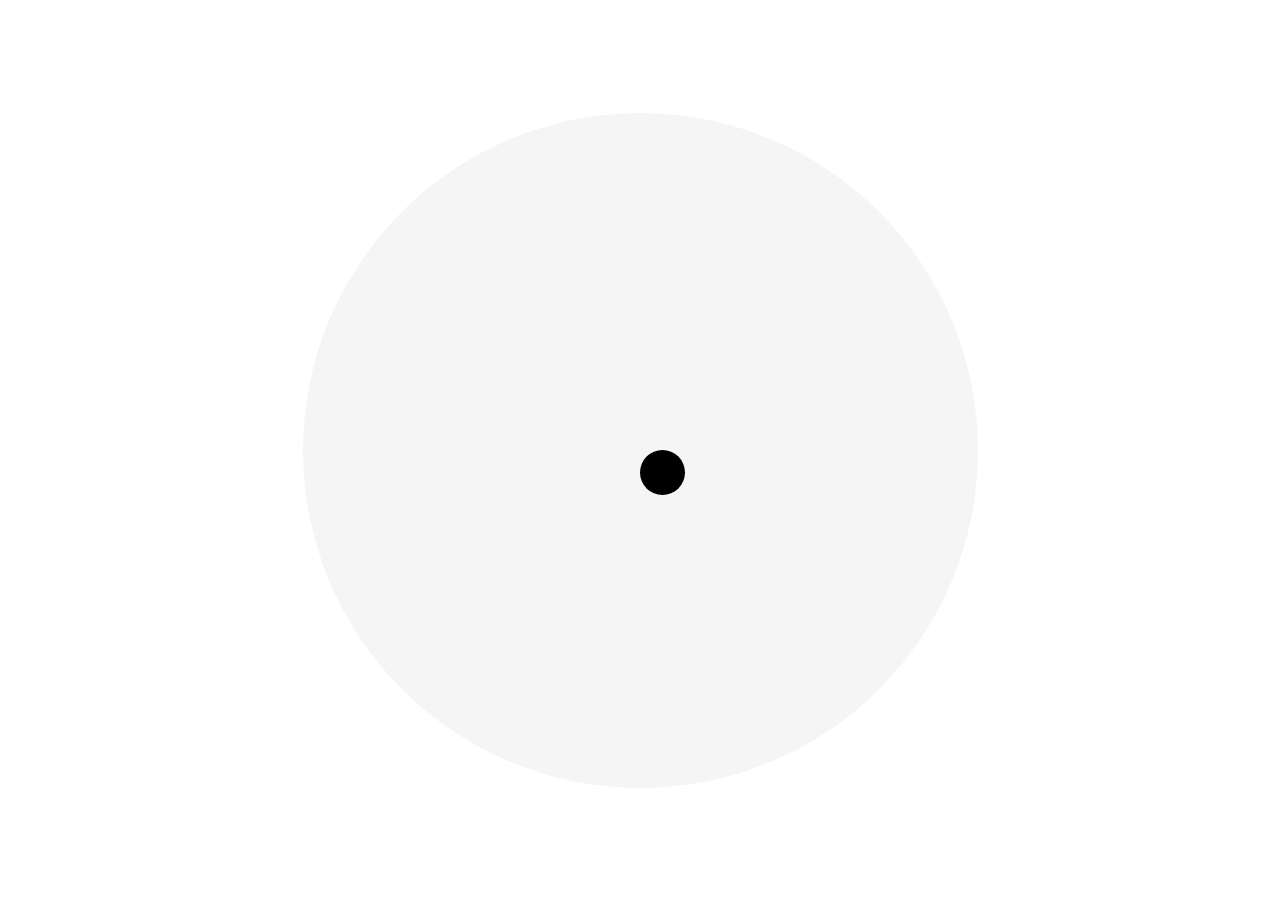
==== index.html @ 2aeb9f3d "set up the basics" ====
<!DOCTYPE html>
<html lang="en">
    <head>
        <meta charset="UTF-8" />
        <meta name="viewport" content="width=device-width, initial-scale=1.0" />
        <title>Stopwatch</title>
        <link rel="stylesheet" href="styles/css/min/style.min.css" />
    </head>
    <body>
        <div class="clockface">
            <!-- <div class="numbers">
                <h1>12</h1>
                <h1>1</h1>
                <h1>2</h1>
                <h1>3</h1>
                <h1>4</h1>
                <h1>5</h1>
                <h1>6</h1>
                <h1>7</h1>
                <h1>8</h1>
                <h1>9</h1>
                <h1>10</h1>
                <h1>11</h1>
            </div> -->
            <div class="hands">
                <div class="center-dot"></div>
                <!-- <div class="second-hand"></div>
                <div class="minute-hand"></div>
                <div class="hour-hand"></div> -->
            </div>
            <div class="ticks">
                <!-- 
                - for (let i = 0; i < 60) 
                    +Tick
                -->
            </div>
        </div>
    </body>
</html>
---- styles/css/min/style.min.css ----
*,*::before,*::after{margin:0;padding:0;-webkit-box-sizing:border-box;box-sizing:border-box}body{display:-webkit-box;display:-ms-flexbox;display:flex;-webkit-box-pack:center;-ms-flex-pack:center;justify-content:center;-webkit-box-align:center;-ms-flex-align:center;align-items:center;height:100vh}body .clockface{width:75vh;height:75vh;border-radius:50%;background-color:whitesmoke;display:-webkit-box;display:-ms-flexbox;display:flex;-webkit-box-pack:center;-ms-flex-pack:center;justify-content:center;-webkit-box-align:center;-ms-flex-align:center;align-items:center}body .clockface *{position:absolute}body .clockface .hands .center-dot{width:5vh;height:5vh;border-radius:50%;background-color:black}
/*# sourceMappingURL=style.min.css.map */
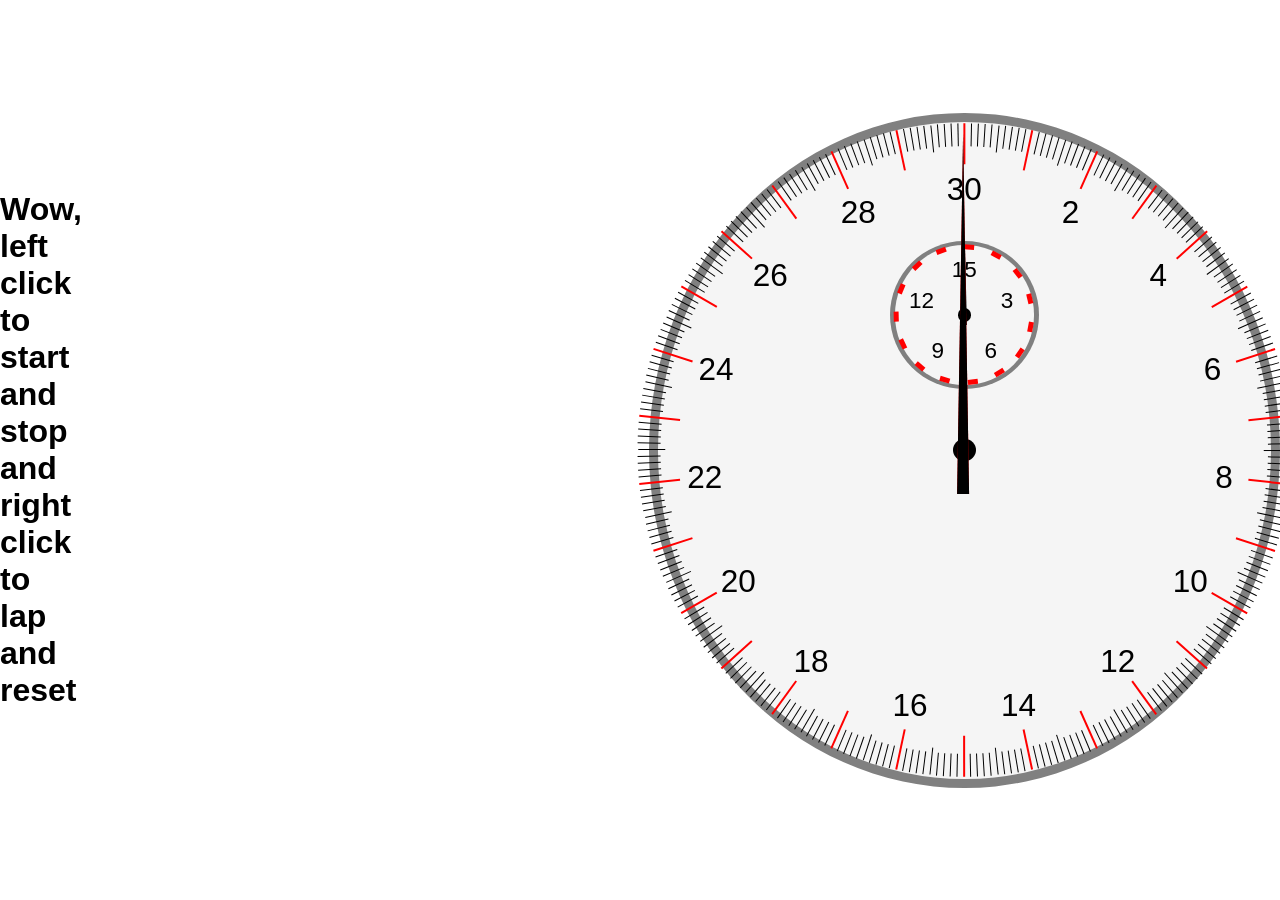
==== commit 5b911bef: "Belh" ====
--- a/index.html
+++ b/index.html
@@ -1,39 +1 @@
-<!DOCTYPE html>
-<html lang="en">
-    <head>
-        <meta charset="UTF-8" />
-        <meta name="viewport" content="width=device-width, initial-scale=1.0" />
-        <title>Stopwatch</title>
-        <link rel="stylesheet" href="styles/css/min/style.min.css" />
-    </head>
-    <body>
-        <div class="clockface">
-            <!-- <div class="numbers">
-                <h1>12</h1>
-                <h1>1</h1>
-                <h1>2</h1>
-                <h1>3</h1>
-                <h1>4</h1>
-                <h1>5</h1>
-                <h1>6</h1>
-                <h1>7</h1>
-                <h1>8</h1>
-                <h1>9</h1>
-                <h1>10</h1>
-                <h1>11</h1>
-            </div> -->
-            <div class="hands">
-                <div class="center-dot"></div>
-                <!-- <div class="second-hand"></div>
-                <div class="minute-hand"></div>
-                <div class="hour-hand"></div> -->
-            </div>
-            <div class="ticks">
-                <!-- 
-                - for (let i = 0; i < 60) 
-                    +Tick
-                -->
-            </div>
-        </div>
-    </body>
-</html>
+<!DOCTYPE html><head><meta charset="UTF-8"><meta name="author" content="Ethan Philpott"><meta name="description" content=""><meta property="og:image" content=""><meta property="og:title" content=""><meta property="og:description" content=""><title>Stopwatch</title><link rel="stylesheet" href="styles/css/min/style.min.css"><link rel="shortcut icon" href="" type="image/x-icon"></head><body> <h1>Wow, left click to start and stop and right click to lap and reset</h1><div class="lap-display"> <div class="whowhowhowhohow"></div></div><div class="clockface"><div class="center-dot"></div><div class="min-face"><div class="min-marks"> <div class="mark"> </div><div class="mark"> </div><div class="mark"> </div><div class="mark"> </div><div class="mark"> </div><div class="mark"> </div><div class="mark"> </div><div class="mark"> </div><div class="mark"> </div><div class="mark"> </div><div class="mark"> </div><div class="mark"> </div><div class="mark"> </div><div class="mark"> </div><div class="mark"> </div><div class="mark"> </div><div class="mark"> </div><div class="mark"> </div><div class="mark"> </div><div class="mark"> </div><div class="mark"> </div><div class="mark"> </div><div class="mark"> </div><div class="mark"> </div><div class="mark"> </div><div class="mark"> </div><div class="mark"> </div><div class="mark"> </div><div class="mark"> </div><div class="mark"> </div></div><ul class="min-num"><li>3</li><li>6</li><li>9</li><li>12</li><li>15</li></ul><div class="min-hand-cont"> <div class="min-hand"> </div></div><div class="min-round-outline"><div class="min-round-cover"> </div></div><div class="min-dot"> </div></div><div class="sec-face"> <div class="sec-dashes"> <div class="dash"></div><div class="dash"></div><div class="dash"></div><div class="dash"></div><div class="dash"></div><div class="dash"></div><div class="dash"></div><div class="dash"></div><div class="dash"></div><div class="dash"></div><div class="dash"></div><div class="dash"></div><div class="dash"></div><div class="dash"></div><div class="dash"></div><div class="dash"></div><div class="dash"></div><div class="dash"></div><div class="dash"></div><div class="dash"></div><div class="dash"></div><div class="dash"></div><div class="dash"></div><div class="dash"></div><div class="dash"></div><div class="dash"></div><div class="dash"></div><div class="dash"></div><div class="dash"></div><div class="dash"></div><div class="dash"></div><div class="dash"></div><div class="dash"></div><div class="dash"></div><div class="dash"></div><div class="dash"></div><div class="dash"></div><div class="dash"></div><div class="dash"></div><div class="dash"></div><div class="dash"></div><div class="dash"></div><div class="dash"></div><div class="dash"></div><div class="dash"></div><div class="dash"></div><div class="dash"></div><div class="dash"></div><div class="dash"></div><div class="dash"></div><div class="dash"></div><div class="dash"></div><div class="dash"></div><div class="dash"></div><div class="dash"></div><div class="dash"></div><div class="dash"></div><div class="dash"></div><div class="dash"></div><div class="dash"></div><div class="dash"></div><div class="dash"></div><div class="dash"></div><div class="dash"></div><div class="dash"></div><div class="dash"></div><div class="dash"></div><div class="dash"></div><div class="dash"></div><div class="dash"></div><div class="dash"></div><div class="dash"></div><div class="dash"></div><div class="dash"></div><div class="dash"></div><div class="dash"></div><div class="dash"></div><div class="dash"></div><div class="dash"></div><div class="dash"></div><div class="dash"></div><div class="dash"></div><div class="dash"></div><div class="dash"></div><div class="dash"></div><div class="dash"></div><div class="dash"></div><div class="dash"></div><div class="dash"></div><div class="dash"></div><div class="dash"></div><div class="dash"></div><div class="dash"></div><div class="dash"></div><div class="dash"></div><div class="dash"></div><div class="dash"></div><div class="dash"></div><div class="dash"></div><div class="dash"></div><div class="dash"></div><div class="dash"></div><div class="dash"></div><div class="dash"></div><div class="dash"></div><div class="dash"></div><div class="dash"></div><div class="dash"></div><div class="dash"></div><div class="dash"></div><div class="dash"></div><div class="dash"></div><div class="dash"></div><div class="dash"></div><div class="dash"></div><div class="dash"></div><div class="dash"></div><div class="dash"></div><div class="dash"></div><div class="dash"></div><div class="dash"></div><div class="dash"></div><div class="dash"></div><div class="dash"></div><div class="dash"></div><div class="dash"></div><div class="dash"></div><div class="dash"></div><div class="dash"></div><div class="dash"></div><div class="dash"></div><div class="dash"></div><div class="dash"></div><div class="dash"></div><div class="dash"></div><div class="dash"></div><div class="dash"></div><div class="dash"></div><div class="dash"></div><div class="dash"></div><div class="dash"></div><div class="dash"></div><div class="dash"></div><div class="dash"></div><div class="dash"></div><div class="dash"></div><div class="dash"></div><div class="dash"></div><div class="dash"></div><div class="dash"></div><div class="dash"></div><div class="dash"></div><div class="dash"></div><div class="dash"></div><div class="dash"></div><div class="dash"></div><div class="dash"></div><div class="dash"></div><div class="dash"></div><div class="dash"></div><div class="dash"></div><div class="dash"></div><div class="dash"></div><div class="dash"></div><div class="dash"></div><div class="dash"></div><div class="dash"></div><div class="dash"></div><div class="dash"></div><div class="dash"></div><div class="dash"></div><div class="dash"></div><div class="dash"></div><div class="dash"></div><div class="dash"></div><div class="dash"></div><div class="dash"></div><div class="dash"></div><div class="dash"></div><div class="dash"></div><div class="dash"></div><div class="dash"></div><div class="dash"></div><div class="dash"></div><div class="dash"></div><div class="dash"></div><div class="dash"></div><div class="dash"></div><div class="dash"></div><div class="dash"></div><div class="dash"></div><div class="dash"></div><div class="dash"></div><div class="dash"></div><div class="dash"></div><div class="dash"></div><div class="dash"></div><div class="dash"></div><div class="dash"></div><div class="dash"></div><div class="dash"></div><div class="dash"></div><div class="dash"></div><div class="dash"></div><div class="dash"></div><div class="dash"></div><div class="dash"></div><div class="dash"></div><div class="dash"></div><div class="dash"></div><div class="dash"></div><div class="dash"></div><div class="dash"></div><div class="dash"></div><div class="dash"></div><div class="dash"></div><div class="dash"></div><div class="dash"></div><div class="dash"></div><div class="dash"></div><div class="dash"></div><div class="dash"></div><div class="dash"></div><div class="dash"></div><div class="dash"></div><div class="dash"></div><div class="dash"></div><div class="dash"></div><div class="dash"></div><div class="dash"></div><div class="dash"></div><div class="dash"></div><div class="dash"></div><div class="dash"></div><div class="dash"></div><div class="dash"></div><div class="dash"></div><div class="dash"></div><div class="dash"></div><div class="dash"></div><div class="dash"></div><div class="dash"></div><div class="dash"></div><div class="dash"></div><div class="dash"></div><div class="dash"></div><div class="dash"></div><div class="dash"></div><div class="dash"></div><div class="dash"></div><div class="dash"></div><div class="dash"></div><div class="dash"></div><div class="dash"></div><div class="dash"></div><div class="dash"></div><div class="dash"></div><div class="dash"></div><div class="dash"></div><div class="dash"></div><div class="dash"></div><div class="dash"></div><div class="dash"></div><div class="dash"></div><div class="dash"></div><div class="dash"></div><div class="dash"></div><div class="dash"></div><div class="dash"></div><div class="dash"></div><div class="dash"></div><div class="dash"></div><div class="dash"></div><div class="dash"></div><div class="dash"></div><div class="dash"></div><div class="dash"></div><div class="dash"></div><div class="dash"></div><div class="dash"></div><div class="dash"></div><div class="dash"></div><div class="dash"></div><div class="dash"></div><div class="dash"></div><div class="dash"></div><div class="dash"></div><div class="dash"></div><div class="dash"></div><div class="dash"></div><div class="dash"></div><div class="dash"></div><div class="dash"></div><div class="dash"></div><div class="dash"></div><div class="dash"></div><div class="dash"></div><div class="dash"></div><div class="dash"></div><div class="dash"></div></div><ul class="sec-num"> <li>2</li><li>4</li><li>6</li><li>8</li><li>10</li><li>12</li><li>14</li><li>16</li><li>18</li><li>20</li><li>22</li><li>24</li><li>26</li><li>28</li><li>30</li></ul><div class="sec-hands"> <div class="lap"> </div><div class="main"> </div></div></div></div><script src="https://code.jquery.com/jquery-3.5.1.js" integrity="sha256-QWo7LDvxbWT2tbbQ97B53yJnYU3WhH/C8ycbRAkjPDc=" crossorigin="anonymous"></script><script src="scripts/main.js"></script></body>
--- a/styles/css/min/style.min.css
+++ b/styles/css/min/style.min.css
@@ -1,2 +1,2 @@
-*,*::before,*::after{margin:0;padding:0;-webkit-box-sizing:border-box;box-sizing:border-box}body{display:-webkit-box;display:-ms-flexbox;display:flex;-webkit-box-pack:center;-ms-flex-pack:center;justify-content:center;-webkit-box-align:center;-ms-flex-align:center;align-items:center;height:100vh}body .clockface{width:75vh;height:75vh;border-radius:50%;background-color:whitesmoke;display:-webkit-box;display:-ms-flexbox;display:flex;-webkit-box-pack:center;-ms-flex-pack:center;justify-content:center;-webkit-box-align:center;-ms-flex-align:center;align-items:center}body .clockface *{position:absolute}body .clockface .hands .center-dot{width:5vh;height:5vh;border-radius:50%;background-color:black}
+*,*::before,*::after{margin:0;padding:0;-webkit-box-sizing:border-box;box-sizing:border-box;list-style-type:none;font-family:sans-serif}body{display:-webkit-box;display:-ms-flexbox;display:flex;-webkit-box-pack:center;-ms-flex-pack:center;justify-content:center;-webkit-box-align:center;-ms-flex-align:center;align-items:center;height:100vh}body h1{width:4vw}body .lap-display{width:50vw;height:100vh}body .clockface{width:75vh;height:75vh;background-color:#f5f5f5;border-radius:50%;border:solid gray 1vh;display:-webkit-box;display:-ms-flexbox;display:flex;-webkit-box-pack:center;-ms-flex-pack:center;justify-content:center;-webkit-box-align:center;-ms-flex-align:center;align-items:center}body .clockface .center-dot{width:2.5vh;height:2.5vh;background-color:#000;border-radius:50%;position:absolute}body .clockface ul{display:-webkit-box;display:-ms-flexbox;display:flex;-webkit-box-pack:center;-ms-flex-pack:center;justify-content:center;-webkit-box-align:center;-ms-flex-align:center;align-items:center}body .clockface ul li{position:absolute}body .clockface .min-face{-webkit-transform:translate(0, -15vh);transform:translate(0, -15vh);position:absolute;display:-ms-grid;display:grid;justify-items:center;-webkit-box-align:center;-ms-flex-align:center;align-items:center}body .clockface .min-face .min-dot{-ms-grid-row:1;-ms-grid-row-span:1;grid-row:1 / 2;-ms-grid-column:1;-ms-grid-column-span:1;grid-column:1 / 2;width:1.5vh;height:1.5vh;background-color:#000;border-radius:50%}body .clockface .min-face .min-marks{-ms-grid-row:1;-ms-grid-row-span:1;grid-row:1 / 2;-ms-grid-column:1;-ms-grid-column-span:1;grid-column:1 / 2;display:-webkit-box;display:-ms-flexbox;display:flex;-webkit-box-pack:center;-ms-flex-pack:center;justify-content:center;-webkit-box-align:center;-ms-flex-align:center;align-items:center;-webkit-transform:rotate(-15rad);transform:rotate(-15rad)}body .clockface .min-face .min-marks *{position:absolute;width:0.5vh;height:1.15192vh}body .clockface .min-face .min-marks :nth-of-type(0){-webkit-transform:translate(0vh, -7.5vh) rotate(-1.5708rad);transform:translate(0vh, -7.5vh) rotate(-1.5708rad)}body .clockface .min-face .min-marks :nth-of-type(0){background-color:red}body .clockface .min-face .min-marks :nth-of-type(1){-webkit-transform:translate(3.05052vh, -6.85158vh) rotate(-1.15192rad);transform:translate(3.05052vh, -6.85158vh) rotate(-1.15192rad)}body .clockface .min-face .min-marks :nth-of-type(2){-webkit-transform:translate(5.57359vh, -5.01844vh) rotate(-.73304rad);transform:translate(5.57359vh, -5.01844vh) rotate(-.73304rad)}body .clockface .min-face .min-marks :nth-of-type(2){background-color:red}body .clockface .min-face .min-marks :nth-of-type(3){-webkit-transform:translate(7.13292vh, -2.31744vh) rotate(-.31416rad);transform:translate(7.13292vh, -2.31744vh) rotate(-.31416rad)}body .clockface .min-face .min-marks :nth-of-type(4){-webkit-transform:translate(7.45891vh, .78396vh) rotate(.10472rad);transform:translate(7.45891vh, .78396vh) rotate(.10472rad)}body .clockface .min-face .min-marks :nth-of-type(4){background-color:red}body .clockface .min-face .min-marks :nth-of-type(5){-webkit-transform:translate(6.49519vh, 3.75vh) rotate(.5236rad);transform:translate(6.49519vh, 3.75vh) rotate(.5236rad)}body .clockface .min-face .min-marks :nth-of-type(6){-webkit-transform:translate(4.40839vh, 6.06763vh) rotate(.94248rad);transform:translate(4.40839vh, 6.06763vh) rotate(.94248rad)}body .clockface .min-face .min-marks :nth-of-type(6){background-color:red}body .clockface .min-face .min-marks :nth-of-type(7){-webkit-transform:translate(1.55934vh, 7.33611vh) rotate(1.36136rad);transform:translate(1.55934vh, 7.33611vh) rotate(1.36136rad)}body .clockface .min-face .min-marks :nth-of-type(8){-webkit-transform:translate(-1.55934vh, 7.33611vh) rotate(1.78024rad);transform:translate(-1.55934vh, 7.33611vh) rotate(1.78024rad)}body .clockface .min-face .min-marks :nth-of-type(8){background-color:red}body .clockface .min-face .min-marks :nth-of-type(9){-webkit-transform:translate(-4.40839vh, 6.06763vh) rotate(2.19911rad);transform:translate(-4.40839vh, 6.06763vh) rotate(2.19911rad)}body .clockface .min-face .min-marks :nth-of-type(10){-webkit-transform:translate(-6.49519vh, 3.75vh) rotate(2.61799rad);transform:translate(-6.49519vh, 3.75vh) rotate(2.61799rad)}body .clockface .min-face .min-marks :nth-of-type(10){background-color:red}body .clockface .min-face .min-marks :nth-of-type(11){-webkit-transform:translate(-7.45891vh, .78396vh) rotate(3.03687rad);transform:translate(-7.45891vh, .78396vh) rotate(3.03687rad)}body .clockface .min-face .min-marks :nth-of-type(12){-webkit-transform:translate(-7.13292vh, -2.31763vh) rotate(3.45575rad);transform:translate(-7.13292vh, -2.31763vh) rotate(3.45575rad)}body .clockface .min-face .min-marks :nth-of-type(12){background-color:red}body .clockface .min-face .min-marks :nth-of-type(13){-webkit-transform:translate(-5.57356vh, -5.01848vh) rotate(3.87463rad);transform:translate(-5.57356vh, -5.01848vh) rotate(3.87463rad)}body .clockface .min-face .min-marks :nth-of-type(14){-webkit-transform:translate(-3.0504vh, -6.85159vh) rotate(4.29351rad);transform:translate(-3.0504vh, -6.85159vh) rotate(4.29351rad)}body .clockface .min-face .min-marks :nth-of-type(14){background-color:red}body .clockface .min-face .min-marks :nth-of-type(15){-webkit-transform:translate(0vh, -7.5vh) rotate(4.71239rad);transform:translate(0vh, -7.5vh) rotate(4.71239rad)}body .clockface .min-face .min-marks :nth-of-type(16){-webkit-transform:translate(3.05052vh, -6.85158vh) rotate(5.13127rad);transform:translate(3.05052vh, -6.85158vh) rotate(5.13127rad)}body .clockface .min-face .min-marks :nth-of-type(16){background-color:red}body .clockface .min-face .min-marks :nth-of-type(17){-webkit-transform:translate(5.57359vh, -5.01844vh) rotate(5.55015rad);transform:translate(5.57359vh, -5.01844vh) rotate(5.55015rad)}body .clockface .min-face .min-marks :nth-of-type(18){-webkit-transform:translate(7.13292vh, -2.31744vh) rotate(5.96903rad);transform:translate(7.13292vh, -2.31744vh) rotate(5.96903rad)}body .clockface .min-face .min-marks :nth-of-type(18){background-color:red}body .clockface .min-face .min-marks :nth-of-type(19){-webkit-transform:translate(7.45891vh, .78396vh) rotate(6.38791rad);transform:translate(7.45891vh, .78396vh) rotate(6.38791rad)}body .clockface .min-face .min-marks :nth-of-type(20){-webkit-transform:translate(6.49519vh, 3.75vh) rotate(6.80678rad);transform:translate(6.49519vh, 3.75vh) rotate(6.80678rad)}body .clockface .min-face .min-marks :nth-of-type(20){background-color:red}body .clockface .min-face .min-marks :nth-of-type(21){-webkit-transform:translate(4.40839vh, 6.06763vh) rotate(7.22566rad);transform:translate(4.40839vh, 6.06763vh) rotate(7.22566rad)}body .clockface .min-face .min-marks :nth-of-type(22){-webkit-transform:translate(1.55934vh, 7.33611vh) rotate(7.64454rad);transform:translate(1.55934vh, 7.33611vh) rotate(7.64454rad)}body .clockface .min-face .min-marks :nth-of-type(22){background-color:red}body .clockface .min-face .min-marks :nth-of-type(23){-webkit-transform:translate(-1.55934vh, 7.33611vh) rotate(8.06342rad);transform:translate(-1.55934vh, 7.33611vh) rotate(8.06342rad)}body .clockface .min-face .min-marks :nth-of-type(24){-webkit-transform:translate(-4.40839vh, 6.06763vh) rotate(8.4823rad);transform:translate(-4.40839vh, 6.06763vh) rotate(8.4823rad)}body .clockface .min-face .min-marks :nth-of-type(24){background-color:red}body .clockface .min-face .min-marks :nth-of-type(25){-webkit-transform:translate(-6.49519vh, 3.75vh) rotate(8.90118rad);transform:translate(-6.49519vh, 3.75vh) rotate(8.90118rad)}body .clockface .min-face .min-marks :nth-of-type(26){-webkit-transform:translate(-7.45891vh, .78396vh) rotate(9.32006rad);transform:translate(-7.45891vh, .78396vh) rotate(9.32006rad)}body .clockface .min-face .min-marks :nth-of-type(26){background-color:red}body .clockface .min-face .min-marks :nth-of-type(27){-webkit-transform:translate(-7.13292vh, -2.31763vh) rotate(9.73894rad);transform:translate(-7.13292vh, -2.31763vh) rotate(9.73894rad)}body .clockface .min-face .min-marks :nth-of-type(28){-webkit-transform:translate(-5.57356vh, -5.01848vh) rotate(10.15782rad);transform:translate(-5.57356vh, -5.01848vh) rotate(10.15782rad)}body .clockface .min-face .min-marks :nth-of-type(28){background-color:red}body .clockface .min-face .min-marks :nth-of-type(29){-webkit-transform:translate(-3.0504vh, -6.85159vh) rotate(10.5767rad);transform:translate(-3.0504vh, -6.85159vh) rotate(10.5767rad)}body .clockface .min-face .min-marks :nth-of-type(30){-webkit-transform:translate(0vh, -7.5vh) rotate(10.99557rad);transform:translate(0vh, -7.5vh) rotate(10.99557rad)}body .clockface .min-face .min-marks :nth-of-type(30){background-color:red}body .clockface .min-face .min-hand-cont{-ms-grid-row:1;-ms-grid-row-span:1;grid-row:1 / 2;-ms-grid-column:1;-ms-grid-column-span:1;grid-column:1 / 2;width:16vh;display:-webkit-box;display:-ms-flexbox;display:flex;-webkit-box-pack:end;-ms-flex-pack:end;justify-content:flex-end}body .clockface .min-face .min-hand-cont .min-hand{width:0;height:0;border-top:0.25vh solid transparent;border-bottom:0.25vh solid transparent;border-left:9vh solid black;-webkit-transform-origin:12.25% 50%;transform-origin:12.25% 50%;-webkit-transform:rotate(-90deg);transform:rotate(-90deg)}body .clockface .min-face .min-round-outline{-ms-grid-row:1;-ms-grid-row-span:1;grid-row:1 / 2;-ms-grid-column:1;-ms-grid-column-span:1;grid-column:1 / 2;display:-webkit-box;display:-ms-flexbox;display:flex;-webkit-box-pack:center;-ms-flex-pack:center;justify-content:center;-webkit-box-align:center;-ms-flex-align:center;align-items:center;width:16.5vh;height:16.5vh;background-color:gray;border-radius:50%}body .clockface .min-face .min-round-outline .min-round-cover{width:15.5vh;height:15.5vh;background-color:#f5f5f5;border-radius:50%}body .clockface .min-face .min-num{-ms-grid-row:1;-ms-grid-row-span:1;grid-row:1 / 2;-ms-grid-column:1;-ms-grid-column-span:1;grid-column:1 / 2;font-size:2.5vh}body .clockface .min-face .min-num li:nth-of-type(0){-webkit-transform:translate(0vh, -5.0vh);transform:translate(0vh, -5.0vh)}body .clockface .min-face .min-num li:nth-of-type(1){-webkit-transform:translate(4.75528vh, -1.54496vh);transform:translate(4.75528vh, -1.54496vh)}body .clockface .min-face .min-num li:nth-of-type(2){-webkit-transform:translate(2.93893vh, 4.04508vh);transform:translate(2.93893vh, 4.04508vh)}body .clockface .min-face .min-num li:nth-of-type(3){-webkit-transform:translate(-2.93893vh, 4.04508vh);transform:translate(-2.93893vh, 4.04508vh)}body .clockface .min-face .min-num li:nth-of-type(4){-webkit-transform:translate(-4.75528vh, -1.54508vh);transform:translate(-4.75528vh, -1.54508vh)}body .clockface .min-face .min-num li:nth-of-type(5){-webkit-transform:translate(0vh, -5.0vh);transform:translate(0vh, -5.0vh)}body .clockface .sec-face{position:absolute;display:-ms-grid;display:grid;justify-items:center;-webkit-box-align:center;-ms-flex-align:center;align-items:center}body .clockface .sec-face .sec-dashes{display:-webkit-box;display:-ms-flexbox;display:flex;-webkit-box-pack:center;-ms-flex-pack:center;justify-content:center;-webkit-box-align:center;-ms-flex-align:center;align-items:center;-ms-grid-row:1;-ms-grid-row-span:1;grid-row:1 / 2;-ms-grid-column:1;-ms-grid-column-span:1;grid-column:1 / 2}body .clockface .sec-face .sec-dashes *{position:absolute}body .clockface .sec-face .sec-dashes :nth-of-type(0){-webkit-transform:translate(0vh, -34.0vh) rotate(-1.5708rad);transform:translate(0vh, -34.0vh) rotate(-1.5708rad)}body .clockface .sec-face .sec-dashes :nth-of-type(1){-webkit-transform:translate(.73298vh, -34.99232vh) rotate(-1.54985rad);transform:translate(.73298vh, -34.99232vh) rotate(-1.54985rad)}body .clockface .sec-face .sec-dashes :nth-of-type(2){-webkit-transform:translate(1.46565vh, -34.96929vh) rotate(-1.52891rad);transform:translate(1.46565vh, -34.96929vh) rotate(-1.52891rad)}body .clockface .sec-face .sec-dashes :nth-of-type(3){-webkit-transform:translate(2.19767vh, -34.93093vh) rotate(-1.50796rad);transform:translate(2.19767vh, -34.93093vh) rotate(-1.50796rad)}body .clockface .sec-face .sec-dashes :nth-of-type(4){-webkit-transform:translate(2.92872vh, -34.87724vh) rotate(-1.48702rad);transform:translate(2.92872vh, -34.87724vh) rotate(-1.48702rad)}body .clockface .sec-face .sec-dashes :nth-of-type(5){-webkit-transform:translate(3.63236vh, -34.55963vh) rotate(-1.46608rad);transform:translate(3.63236vh, -34.55963vh) rotate(-1.46608rad)}body .clockface .sec-face .sec-dashes :nth-of-type(6){-webkit-transform:translate(4.38666vh, -34.72401vh) rotate(-1.44513rad);transform:translate(4.38666vh, -34.72401vh) rotate(-1.44513rad)}body .clockface .sec-face .sec-dashes :nth-of-type(7){-webkit-transform:translate(5.11291vh, -34.62452vh) rotate(-1.42419rad);transform:translate(5.11291vh, -34.62452vh) rotate(-1.42419rad)}body .clockface .sec-face .sec-dashes :nth-of-type(8){-webkit-transform:translate(5.83691vh, -34.50985vh) rotate(-1.40324rad);transform:translate(5.83691vh, -34.50985vh) rotate(-1.40324rad)}body .clockface .sec-face .sec-dashes :nth-of-type(9){-webkit-transform:translate(6.55835vh, -34.38004vh) rotate(-1.3823rad);transform:translate(6.55835vh, -34.38004vh) rotate(-1.3823rad)}body .clockface .sec-face .sec-dashes :nth-of-type(10){-webkit-transform:translate(7.069vh, -33.25701vh) rotate(-1.36136rad);transform:translate(7.069vh, -33.25701vh) rotate(-1.36136rad)}body .clockface .sec-face .sec-dashes :nth-of-type(11){-webkit-transform:translate(7.99228vh, -34.07525vh) rotate(-1.34041rad);transform:translate(7.99228vh, -34.07525vh) rotate(-1.34041rad)}body .clockface .sec-face .sec-dashes :nth-of-type(12){-webkit-transform:translate(8.70415vh, -33.9004vh) rotate(-1.31947rad);transform:translate(8.70415vh, -33.9004vh) rotate(-1.31947rad)}body .clockface .sec-face .sec-dashes :nth-of-type(13){-webkit-transform:translate(9.41219vh, -33.71068vh) rotate(-1.29852rad);transform:translate(9.41219vh, -33.71068vh) rotate(-1.29852rad)}body .clockface .sec-face .sec-dashes :nth-of-type(14){-webkit-transform:translate(10.11611vh, -33.50617vh) rotate(-1.27758rad);transform:translate(10.11611vh, -33.50617vh) rotate(-1.27758rad)}body .clockface .sec-face .sec-dashes :nth-of-type(15){-webkit-transform:translate(10.73834vh, -33.0492vh) rotate(-1.25664rad);transform:translate(10.73834vh, -33.0492vh) rotate(-1.25664rad)}body .clockface .sec-face .sec-dashes :nth-of-type(16){-webkit-transform:translate(11.51033vh, -33.05315vh) rotate(-1.23569rad);transform:translate(11.51033vh, -33.05315vh) rotate(-1.23569rad)}body .clockface .sec-face .sec-dashes :nth-of-type(17){-webkit-transform:translate(12.20002vh, -32.80485vh) rotate(-1.21475rad);transform:translate(12.20002vh, -32.80485vh) rotate(-1.21475rad)}body .clockface .sec-face .sec-dashes :nth-of-type(18){-webkit-transform:translate(12.88436vh, -32.54215vh) rotate(-1.19381rad);transform:translate(12.88436vh, -32.54215vh) rotate(-1.19381rad)}body .clockface .sec-face .sec-dashes :nth-of-type(19){-webkit-transform:translate(13.56305vh, -32.26518vh) rotate(-1.17286rad);transform:translate(13.56305vh, -32.26518vh) rotate(-1.17286rad)}body .clockface .sec-face .sec-dashes :nth-of-type(20){-webkit-transform:translate(13.82905vh, -31.06052vh) rotate(-1.15192rad);transform:translate(13.82905vh, -31.06052vh) rotate(-1.15192rad)}body .clockface .sec-face .sec-dashes :nth-of-type(21){-webkit-transform:translate(14.90228vh, -31.66892vh) rotate(-1.13097rad);transform:translate(14.90228vh, -31.66892vh) rotate(-1.13097rad)}body .clockface .sec-face .sec-dashes :nth-of-type(22){-webkit-transform:translate(15.56223vh, -31.34988vh) rotate(-1.11003rad);transform:translate(15.56223vh, -31.34988vh) rotate(-1.11003rad)}body .clockface .sec-face .sec-dashes :nth-of-type(23){-webkit-transform:translate(16.21536vh, -31.01709vh) rotate(-1.08909rad);transform:translate(16.21536vh, -31.01709vh) rotate(-1.08909rad)}body .clockface .sec-face .sec-dashes :nth-of-type(24){-webkit-transform:translate(16.86138vh, -30.67069vh) rotate(-1.06814rad);transform:translate(16.86138vh, -30.67069vh) rotate(-1.06814rad)}body .clockface .sec-face .sec-dashes :nth-of-type(25){-webkit-transform:translate(17.375vh, -30.09434vh) rotate(-1.0472rad);transform:translate(17.375vh, -30.09434vh) rotate(-1.0472rad)}body .clockface .sec-face .sec-dashes :nth-of-type(26){-webkit-transform:translate(18.13095vh, -29.9377vh) rotate(-1.02625rad);transform:translate(18.13095vh, -29.9377vh) rotate(-1.02625rad)}body .clockface .sec-face .sec-dashes :nth-of-type(27){-webkit-transform:translate(18.75394vh, -29.55142vh) rotate(-1.00531rad);transform:translate(18.75394vh, -29.55142vh) rotate(-1.00531rad)}body .clockface .sec-face .sec-dashes :nth-of-type(28){-webkit-transform:translate(19.3687vh, -29.15218vh) rotate(-.98437rad);transform:translate(19.3687vh, -29.15218vh) rotate(-.98437rad)}body .clockface .sec-face .sec-dashes :nth-of-type(29){-webkit-transform:translate(19.97497vh, -28.74016vh) rotate(-.96342rad);transform:translate(19.97497vh, -28.74016vh) rotate(-.96342rad)}body .clockface .sec-face .sec-dashes :nth-of-type(30){-webkit-transform:translate(19.9847vh, -27.50651vh) rotate(-.94248rad);transform:translate(19.9847vh, -27.50651vh) rotate(-.94248rad)}body .clockface .sec-face .sec-dashes :nth-of-type(31){-webkit-transform:translate(21.16097vh, -27.87847vh) rotate(-.92153rad);transform:translate(21.16097vh, -27.87847vh) rotate(-.92153rad)}body .clockface .sec-face .sec-dashes :nth-of-type(32){-webkit-transform:translate(21.74017vh, -27.42919vh) rotate(-.90059rad);transform:translate(21.74017vh, -27.42919vh) rotate(-.90059rad)}body .clockface .sec-face .sec-dashes :nth-of-type(33){-webkit-transform:translate(22.30984vh, -26.96787vh) rotate(-.87965rad);transform:translate(22.30984vh, -26.96787vh) rotate(-.87965rad)}body .clockface .sec-face .sec-dashes :nth-of-type(34){-webkit-transform:translate(22.86972vh, -26.49473vh) rotate(-.8587rad);transform:translate(22.86972vh, -26.49473vh) rotate(-.8587rad)}body .clockface .sec-face .sec-dashes :nth-of-type(35){-webkit-transform:translate(23.25229vh, -25.82417vh) rotate(-.83776rad);transform:translate(23.25229vh, -25.82417vh) rotate(-.83776rad)}body .clockface .sec-face .sec-dashes :nth-of-type(36){-webkit-transform:translate(23.95915vh, -25.51378vh) rotate(-.81681rad);transform:translate(23.95915vh, -25.51378vh) rotate(-.81681rad)}body .clockface .sec-face .sec-dashes :nth-of-type(37){-webkit-transform:translate(24.48822vh, -25.00641vh) rotate(-.79587rad);transform:translate(24.48822vh, -25.00641vh) rotate(-.79587rad)}body .clockface .sec-face .sec-dashes :nth-of-type(38){-webkit-transform:translate(25.00654vh, -24.48807vh) rotate(-.77493rad);transform:translate(25.00654vh, -24.48807vh) rotate(-.77493rad)}body .clockface .sec-face .sec-dashes :nth-of-type(39){-webkit-transform:translate(25.5139vh, -23.95899vh) rotate(-.75398rad);transform:translate(25.5139vh, -23.95899vh) rotate(-.75398rad)}body .clockface .sec-face .sec-dashes :nth-of-type(40){-webkit-transform:translate(25.26692vh, -22.75028vh) rotate(-.73304rad);transform:translate(25.26692vh, -22.75028vh) rotate(-.73304rad)}body .clockface .sec-face .sec-dashes :nth-of-type(41){-webkit-transform:translate(26.49483vh, -22.86954vh) rotate(-.71209rad);transform:translate(26.49483vh, -22.86954vh) rotate(-.71209rad)}body .clockface .sec-face .sec-dashes :nth-of-type(42){-webkit-transform:translate(26.96796vh, -22.30964vh) rotate(-.69115rad);transform:translate(26.96796vh, -22.30964vh) rotate(-.69115rad)}body .clockface .sec-face .sec-dashes :nth-of-type(43){-webkit-transform:translate(27.42927vh, -21.73995vh) rotate(-.67021rad);transform:translate(27.42927vh, -21.73995vh) rotate(-.67021rad)}body .clockface .sec-face .sec-dashes :nth-of-type(44){-webkit-transform:translate(27.87855vh, -21.16073vh) rotate(-.64926rad);transform:translate(27.87855vh, -21.16073vh) rotate(-.64926rad)}body .clockface .sec-face .sec-dashes :nth-of-type(45){-webkit-transform:translate(28.11334vh, -20.42528vh) rotate(-.62832rad);transform:translate(28.11334vh, -20.42528vh) rotate(-.62832rad)}body .clockface .sec-face .sec-dashes :nth-of-type(46){-webkit-transform:translate(28.74022vh, -19.97469vh) rotate(-.60737rad);transform:translate(28.74022vh, -19.97469vh) rotate(-.60737rad)}body .clockface .sec-face .sec-dashes :nth-of-type(47){-webkit-transform:translate(29.15224vh, -19.3684vh) rotate(-.58643rad);transform:translate(29.15224vh, -19.3684vh) rotate(-.58643rad)}body .clockface .sec-face .sec-dashes :nth-of-type(48){-webkit-transform:translate(29.55148vh, -18.7536vh) rotate(-.56549rad);transform:translate(29.55148vh, -18.7536vh) rotate(-.56549rad)}body .clockface .sec-face .sec-dashes :nth-of-type(49){-webkit-transform:translate(29.93775vh, -18.13058vh) rotate(-.54454rad);transform:translate(29.93775vh, -18.13058vh) rotate(-.54454rad)}body .clockface .sec-face .sec-dashes :nth-of-type(50){-webkit-transform:translate(29.44486vh, -16.99962vh) rotate(-.5236rad);transform:translate(29.44486vh, -16.99962vh) rotate(-.5236rad)}body .clockface .sec-face .sec-dashes :nth-of-type(51){-webkit-transform:translate(30.67073vh, -16.86095vh) rotate(-.50265rad);transform:translate(30.67073vh, -16.86095vh) rotate(-.50265rad)}body .clockface .sec-face .sec-dashes :nth-of-type(52){-webkit-transform:translate(31.01713vh, -16.21489vh) rotate(-.48171rad);transform:translate(31.01713vh, -16.21489vh) rotate(-.48171rad)}body .clockface .sec-face .sec-dashes :nth-of-type(53){-webkit-transform:translate(31.34991vh, -15.56172vh) rotate(-.46077rad);transform:translate(31.34991vh, -15.56172vh) rotate(-.46077rad)}body .clockface .sec-face .sec-dashes :nth-of-type(54){-webkit-transform:translate(31.66895vh, -14.90172vh) rotate(-.43982rad);transform:translate(31.66895vh, -14.90172vh) rotate(-.43982rad)}body .clockface .sec-face .sec-dashes :nth-of-type(55){-webkit-transform:translate(31.7457vh, -14.13351vh) rotate(-.41888rad);transform:translate(31.7457vh, -14.13351vh) rotate(-.41888rad)}body .clockface .sec-face .sec-dashes :nth-of-type(56){-webkit-transform:translate(32.26521vh, -13.5624vh) rotate(-.39794rad);transform:translate(32.26521vh, -13.5624vh) rotate(-.39794rad)}body .clockface .sec-face .sec-dashes :nth-of-type(57){-webkit-transform:translate(32.54218vh, -12.88366vh) rotate(-.37699rad);transform:translate(32.54218vh, -12.88366vh) rotate(-.37699rad)}body .clockface .sec-face .sec-dashes :nth-of-type(58){-webkit-transform:translate(32.80487vh, -12.19926vh) rotate(-.35605rad);transform:translate(32.80487vh, -12.19926vh) rotate(-.35605rad)}body .clockface .sec-face .sec-dashes :nth-of-type(59){-webkit-transform:translate(33.05317vh, -11.50951vh) rotate(-.3351rad);transform:translate(33.05317vh, -11.50951vh) rotate(-.3351rad)}body .clockface .sec-face .sec-dashes :nth-of-type(60){-webkit-transform:translate(32.33592vh, -10.50571vh) rotate(-.31416rad);transform:translate(32.33592vh, -10.50571vh) rotate(-.31416rad)}body .clockface .sec-face .sec-dashes :nth-of-type(61){-webkit-transform:translate(33.50618vh, -10.11514vh) rotate(-.29322rad);transform:translate(33.50618vh, -10.11514vh) rotate(-.29322rad)}body .clockface .sec-face .sec-dashes :nth-of-type(62){-webkit-transform:translate(33.71069vh, -9.41114vh) rotate(-.27227rad);transform:translate(33.71069vh, -9.41114vh) rotate(-.27227rad)}body .clockface .sec-face .sec-dashes :nth-of-type(63){-webkit-transform:translate(33.90041vh, -8.70301vh) rotate(-.25133rad);transform:translate(33.90041vh, -8.70301vh) rotate(-.25133rad)}body .clockface .sec-face .sec-dashes :nth-of-type(64){-webkit-transform:translate(34.07526vh, -7.99105vh) rotate(-.23038rad);transform:translate(34.07526vh, -7.99105vh) rotate(-.23038rad)}body .clockface .sec-face .sec-dashes :nth-of-type(65){-webkit-transform:translate(33.99063vh, -7.22361vh) rotate(-.20944rad);transform:translate(33.99063vh, -7.22361vh) rotate(-.20944rad)}body .clockface .sec-face .sec-dashes :nth-of-type(66){-webkit-transform:translate(34.38005vh, -6.5569vh) rotate(-.1885rad);transform:translate(34.38005vh, -6.5569vh) rotate(-.1885rad)}body .clockface .sec-face .sec-dashes :nth-of-type(67){-webkit-transform:translate(34.50986vh, -5.83535vh) rotate(-.16755rad);transform:translate(34.50986vh, -5.83535vh) rotate(-.16755rad)}body .clockface .sec-face .sec-dashes :nth-of-type(68){-webkit-transform:translate(34.62453vh, -5.11122vh) rotate(-.14661rad);transform:translate(34.62453vh, -5.11122vh) rotate(-.14661rad)}body .clockface .sec-face .sec-dashes :nth-of-type(69){-webkit-transform:translate(34.72401vh, -4.38484vh) rotate(-.12566rad);transform:translate(34.72401vh, -4.38484vh) rotate(-.12566rad)}body .clockface .sec-face .sec-dashes :nth-of-type(70){-webkit-transform:translate(33.81374vh, -3.55205vh) rotate(-.10472rad);transform:translate(33.81374vh, -3.55205vh) rotate(-.10472rad)}body .clockface .sec-face .sec-dashes :nth-of-type(71){-webkit-transform:translate(34.87725vh, -2.92659vh) rotate(-.08378rad);transform:translate(34.87725vh, -2.92659vh) rotate(-.08378rad)}body .clockface .sec-face .sec-dashes :nth-of-type(72){-webkit-transform:translate(34.93094vh, -2.19537vh) rotate(-.06283rad);transform:translate(34.93094vh, -2.19537vh) rotate(-.06283rad)}body .clockface .sec-face .sec-dashes :nth-of-type(73){-webkit-transform:translate(34.9693vh, -1.46316vh) rotate(-.04189rad);transform:translate(34.9693vh, -1.46316vh) rotate(-.04189rad)}body .clockface .sec-face .sec-dashes :nth-of-type(74){-webkit-transform:translate(34.99232vh, -.7303vh) rotate(-.02094rad);transform:translate(34.99232vh, -.7303vh) rotate(-.02094rad)}body .clockface .sec-face .sec-dashes :nth-of-type(75){-webkit-transform:translate(34.75vh, .00288vh) rotate(0rad);transform:translate(34.75vh, .00288vh) rotate(0rad)}body .clockface .sec-face .sec-dashes :nth-of-type(76){-webkit-transform:translate(34.99232vh, .73298vh) rotate(.02094rad);transform:translate(34.99232vh, .73298vh) rotate(.02094rad)}body .clockface .sec-face .sec-dashes :nth-of-type(77){-webkit-transform:translate(34.9693vh, 1.46565vh) rotate(.04189rad);transform:translate(34.9693vh, 1.46565vh) rotate(.04189rad)}body .clockface .sec-face .sec-dashes :nth-of-type(78){-webkit-transform:translate(34.93094vh, 2.19767vh) rotate(.06283rad);transform:translate(34.93094vh, 2.19767vh) rotate(.06283rad)}body .clockface .sec-face .sec-dashes :nth-of-type(79){-webkit-transform:translate(34.87725vh, 2.92872vh) rotate(.08378rad);transform:translate(34.87725vh, 2.92872vh) rotate(.08378rad)}body .clockface .sec-face .sec-dashes :nth-of-type(80){-webkit-transform:translate(33.81374vh, 3.55397vh) rotate(.10472rad);transform:translate(33.81374vh, 3.55397vh) rotate(.10472rad)}body .clockface .sec-face .sec-dashes :nth-of-type(81){-webkit-transform:translate(34.72401vh, 4.38666vh) rotate(.12566rad);transform:translate(34.72401vh, 4.38666vh) rotate(.12566rad)}body .clockface .sec-face .sec-dashes :nth-of-type(82){-webkit-transform:translate(34.62453vh, 5.11291vh) rotate(.14661rad);transform:translate(34.62453vh, 5.11291vh) rotate(.14661rad)}body .clockface .sec-face .sec-dashes :nth-of-type(83){-webkit-transform:translate(34.50986vh, 5.83691vh) rotate(.16755rad);transform:translate(34.50986vh, 5.83691vh) rotate(.16755rad)}body .clockface .sec-face .sec-dashes :nth-of-type(84){-webkit-transform:translate(34.38005vh, 6.55835vh) rotate(.1885rad);transform:translate(34.38005vh, 6.55835vh) rotate(.1885rad)}body .clockface .sec-face .sec-dashes :nth-of-type(85){-webkit-transform:translate(33.99063vh, 7.22493vh) rotate(.20944rad);transform:translate(33.99063vh, 7.22493vh) rotate(.20944rad)}body .clockface .sec-face .sec-dashes :nth-of-type(86){-webkit-transform:translate(34.07526vh, 7.99228vh) rotate(.23038rad);transform:translate(34.07526vh, 7.99228vh) rotate(.23038rad)}body .clockface .sec-face .sec-dashes :nth-of-type(87){-webkit-transform:translate(33.90041vh, 8.70415vh) rotate(.25133rad);transform:translate(33.90041vh, 8.70415vh) rotate(.25133rad)}body .clockface .sec-face .sec-dashes :nth-of-type(88){-webkit-transform:translate(33.71069vh, 9.41219vh) rotate(.27227rad);transform:translate(33.71069vh, 9.41219vh) rotate(.27227rad)}body .clockface .sec-face .sec-dashes :nth-of-type(89){-webkit-transform:translate(33.50618vh, 10.11611vh) rotate(.29322rad);transform:translate(33.50618vh, 10.11611vh) rotate(.29322rad)}body .clockface .sec-face .sec-dashes :nth-of-type(90){-webkit-transform:translate(32.33592vh, 10.50658vh) rotate(.31416rad);transform:translate(32.33592vh, 10.50658vh) rotate(.31416rad)}body .clockface .sec-face .sec-dashes :nth-of-type(91){-webkit-transform:translate(33.05317vh, 11.51033vh) rotate(.3351rad);transform:translate(33.05317vh, 11.51033vh) rotate(.3351rad)}body .clockface .sec-face .sec-dashes :nth-of-type(92){-webkit-transform:translate(32.80487vh, 12.20002vh) rotate(.35605rad);transform:translate(32.80487vh, 12.20002vh) rotate(.35605rad)}body .clockface .sec-face .sec-dashes :nth-of-type(93){-webkit-transform:translate(32.54218vh, 12.88436vh) rotate(.37699rad);transform:translate(32.54218vh, 12.88436vh) rotate(.37699rad)}body .clockface .sec-face .sec-dashes :nth-of-type(94){-webkit-transform:translate(32.26521vh, 13.56305vh) rotate(.39794rad);transform:translate(32.26521vh, 13.56305vh) rotate(.39794rad)}body .clockface .sec-face .sec-dashes :nth-of-type(95){-webkit-transform:translate(31.7457vh, 14.1341vh) rotate(.41888rad);transform:translate(31.7457vh, 14.1341vh) rotate(.41888rad)}body .clockface .sec-face .sec-dashes :nth-of-type(96){-webkit-transform:translate(31.66895vh, 14.90228vh) rotate(.43982rad);transform:translate(31.66895vh, 14.90228vh) rotate(.43982rad)}body .clockface .sec-face .sec-dashes :nth-of-type(97){-webkit-transform:translate(31.34991vh, 15.56223vh) rotate(.46077rad);transform:translate(31.34991vh, 15.56223vh) rotate(.46077rad)}body .clockface .sec-face .sec-dashes :nth-of-type(98){-webkit-transform:translate(31.01713vh, 16.21536vh) rotate(.48171rad);transform:translate(31.01713vh, 16.21536vh) rotate(.48171rad)}body .clockface .sec-face .sec-dashes :nth-of-type(99){-webkit-transform:translate(30.67073vh, 16.86138vh) rotate(.50265rad);transform:translate(30.67073vh, 16.86138vh) rotate(.50265rad)}body .clockface .sec-face .sec-dashes :nth-of-type(100){-webkit-transform:translate(29.44486vh, 17vh) rotate(.5236rad);transform:translate(29.44486vh, 17vh) rotate(.5236rad)}body .clockface .sec-face .sec-dashes :nth-of-type(101){-webkit-transform:translate(29.93775vh, 18.13095vh) rotate(.54454rad);transform:translate(29.93775vh, 18.13095vh) rotate(.54454rad)}body .clockface .sec-face .sec-dashes :nth-of-type(102){-webkit-transform:translate(29.55148vh, 18.75394vh) rotate(.56549rad);transform:translate(29.55148vh, 18.75394vh) rotate(.56549rad)}body .clockface .sec-face .sec-dashes :nth-of-type(103){-webkit-transform:translate(29.15224vh, 19.3687vh) rotate(.58643rad);transform:translate(29.15224vh, 19.3687vh) rotate(.58643rad)}body .clockface .sec-face .sec-dashes :nth-of-type(104){-webkit-transform:translate(28.74022vh, 19.97497vh) rotate(.60737rad);transform:translate(28.74022vh, 19.97497vh) rotate(.60737rad)}body .clockface .sec-face .sec-dashes :nth-of-type(105){-webkit-transform:translate(28.11334vh, 20.42554vh) rotate(.62832rad);transform:translate(28.11334vh, 20.42554vh) rotate(.62832rad)}body .clockface .sec-face .sec-dashes :nth-of-type(106){-webkit-transform:translate(27.87855vh, 21.16097vh) rotate(.64926rad);transform:translate(27.87855vh, 21.16097vh) rotate(.64926rad)}body .clockface .sec-face .sec-dashes :nth-of-type(107){-webkit-transform:translate(27.42927vh, 21.74017vh) rotate(.67021rad);transform:translate(27.42927vh, 21.74017vh) rotate(.67021rad)}body .clockface .sec-face .sec-dashes :nth-of-type(108){-webkit-transform:translate(26.96796vh, 22.30984vh) rotate(.69115rad);transform:translate(26.96796vh, 22.30984vh) rotate(.69115rad)}body .clockface .sec-face .sec-dashes :nth-of-type(109){-webkit-transform:translate(26.49483vh, 22.86972vh) rotate(.71209rad);transform:translate(26.49483vh, 22.86972vh) rotate(.71209rad)}body .clockface .sec-face .sec-dashes :nth-of-type(110){-webkit-transform:translate(25.26692vh, 22.75044vh) rotate(.73304rad);transform:translate(25.26692vh, 22.75044vh) rotate(.73304rad)}body .clockface .sec-face .sec-dashes :nth-of-type(111){-webkit-transform:translate(25.5139vh, 23.95915vh) rotate(.75398rad);transform:translate(25.5139vh, 23.95915vh) rotate(.75398rad)}body .clockface .sec-face .sec-dashes :nth-of-type(112){-webkit-transform:translate(25.00654vh, 24.48822vh) rotate(.77493rad);transform:translate(25.00654vh, 24.48822vh) rotate(.77493rad)}body .clockface .sec-face .sec-dashes :nth-of-type(113){-webkit-transform:translate(24.48822vh, 25.00654vh) rotate(.79587rad);transform:translate(24.48822vh, 25.00654vh) rotate(.79587rad)}body .clockface .sec-face .sec-dashes :nth-of-type(114){-webkit-transform:translate(23.95915vh, 25.5139vh) rotate(.81681rad);transform:translate(23.95915vh, 25.5139vh) rotate(.81681rad)}body .clockface .sec-face .sec-dashes :nth-of-type(115){-webkit-transform:translate(23.25229vh, 25.82428vh) rotate(.83776rad);transform:translate(23.25229vh, 25.82428vh) rotate(.83776rad)}body .clockface .sec-face .sec-dashes :nth-of-type(116){-webkit-transform:translate(22.86972vh, 26.49483vh) rotate(.8587rad);transform:translate(22.86972vh, 26.49483vh) rotate(.8587rad)}body .clockface .sec-face .sec-dashes :nth-of-type(117){-webkit-transform:translate(22.30984vh, 26.96796vh) rotate(.87965rad);transform:translate(22.30984vh, 26.96796vh) rotate(.87965rad)}body .clockface .sec-face .sec-dashes :nth-of-type(118){-webkit-transform:translate(21.74017vh, 27.42927vh) rotate(.90059rad);transform:translate(21.74017vh, 27.42927vh) rotate(.90059rad)}body .clockface .sec-face .sec-dashes :nth-of-type(119){-webkit-transform:translate(21.16097vh, 27.87855vh) rotate(.92153rad);transform:translate(21.16097vh, 27.87855vh) rotate(.92153rad)}body .clockface .sec-face .sec-dashes :nth-of-type(120){-webkit-transform:translate(19.9847vh, 27.50658vh) rotate(.94248rad);transform:translate(19.9847vh, 27.50658vh) rotate(.94248rad)}body .clockface .sec-face .sec-dashes :nth-of-type(121){-webkit-transform:translate(19.97497vh, 28.74022vh) rotate(.96342rad);transform:translate(19.97497vh, 28.74022vh) rotate(.96342rad)}body .clockface .sec-face .sec-dashes :nth-of-type(122){-webkit-transform:translate(19.3687vh, 29.15224vh) rotate(.98437rad);transform:translate(19.3687vh, 29.15224vh) rotate(.98437rad)}body .clockface .sec-face .sec-dashes :nth-of-type(123){-webkit-transform:translate(18.75394vh, 29.55148vh) rotate(1.00531rad);transform:translate(18.75394vh, 29.55148vh) rotate(1.00531rad)}body .clockface .sec-face .sec-dashes :nth-of-type(124){-webkit-transform:translate(18.13095vh, 29.93775vh) rotate(1.02625rad);transform:translate(18.13095vh, 29.93775vh) rotate(1.02625rad)}body .clockface .sec-face .sec-dashes :nth-of-type(125){-webkit-transform:translate(17.375vh, 30.09438vh) rotate(1.0472rad);transform:translate(17.375vh, 30.09438vh) rotate(1.0472rad)}body .clockface .sec-face .sec-dashes :nth-of-type(126){-webkit-transform:translate(16.86138vh, 30.67073vh) rotate(1.06814rad);transform:translate(16.86138vh, 30.67073vh) rotate(1.06814rad)}body .clockface .sec-face .sec-dashes :nth-of-type(127){-webkit-transform:translate(16.21536vh, 31.01713vh) rotate(1.08909rad);transform:translate(16.21536vh, 31.01713vh) rotate(1.08909rad)}body .clockface .sec-face .sec-dashes :nth-of-type(128){-webkit-transform:translate(15.56223vh, 31.34991vh) rotate(1.11003rad);transform:translate(15.56223vh, 31.34991vh) rotate(1.11003rad)}body .clockface .sec-face .sec-dashes :nth-of-type(129){-webkit-transform:translate(14.90228vh, 31.66895vh) rotate(1.13097rad);transform:translate(14.90228vh, 31.66895vh) rotate(1.13097rad)}body .clockface .sec-face .sec-dashes :nth-of-type(130){-webkit-transform:translate(13.82905vh, 31.06055vh) rotate(1.15192rad);transform:translate(13.82905vh, 31.06055vh) rotate(1.15192rad)}body .clockface .sec-face .sec-dashes :nth-of-type(131){-webkit-transform:translate(13.56305vh, 32.26521vh) rotate(1.17286rad);transform:translate(13.56305vh, 32.26521vh) rotate(1.17286rad)}body .clockface .sec-face .sec-dashes :nth-of-type(132){-webkit-transform:translate(12.88436vh, 32.54218vh) rotate(1.19381rad);transform:translate(12.88436vh, 32.54218vh) rotate(1.19381rad)}body .clockface .sec-face .sec-dashes :nth-of-type(133){-webkit-transform:translate(12.20002vh, 32.80487vh) rotate(1.21475rad);transform:translate(12.20002vh, 32.80487vh) rotate(1.21475rad)}body .clockface .sec-face .sec-dashes :nth-of-type(134){-webkit-transform:translate(11.51033vh, 33.05317vh) rotate(1.23569rad);transform:translate(11.51033vh, 33.05317vh) rotate(1.23569rad)}body .clockface .sec-face .sec-dashes :nth-of-type(135){-webkit-transform:translate(10.73834vh, 33.04921vh) rotate(1.25664rad);transform:translate(10.73834vh, 33.04921vh) rotate(1.25664rad)}body .clockface .sec-face .sec-dashes :nth-of-type(136){-webkit-transform:translate(10.11611vh, 33.50618vh) rotate(1.27758rad);transform:translate(10.11611vh, 33.50618vh) rotate(1.27758rad)}body .clockface .sec-face .sec-dashes :nth-of-type(137){-webkit-transform:translate(9.41219vh, 33.71069vh) rotate(1.29852rad);transform:translate(9.41219vh, 33.71069vh) rotate(1.29852rad)}body .clockface .sec-face .sec-dashes :nth-of-type(138){-webkit-transform:translate(8.70415vh, 33.90041vh) rotate(1.31947rad);transform:translate(8.70415vh, 33.90041vh) rotate(1.31947rad)}body .clockface .sec-face .sec-dashes :nth-of-type(139){-webkit-transform:translate(7.99228vh, 34.07526vh) rotate(1.34041rad);transform:translate(7.99228vh, 34.07526vh) rotate(1.34041rad)}body .clockface .sec-face .sec-dashes :nth-of-type(140){-webkit-transform:translate(7.069vh, 33.25702vh) rotate(1.36136rad);transform:translate(7.069vh, 33.25702vh) rotate(1.36136rad)}body .clockface .sec-face .sec-dashes :nth-of-type(141){-webkit-transform:translate(6.55835vh, 34.38005vh) rotate(1.3823rad);transform:translate(6.55835vh, 34.38005vh) rotate(1.3823rad)}body .clockface .sec-face .sec-dashes :nth-of-type(142){-webkit-transform:translate(5.83691vh, 34.50986vh) rotate(1.40324rad);transform:translate(5.83691vh, 34.50986vh) rotate(1.40324rad)}body .clockface .sec-face .sec-dashes :nth-of-type(143){-webkit-transform:translate(5.11291vh, 34.62453vh) rotate(1.42419rad);transform:translate(5.11291vh, 34.62453vh) rotate(1.42419rad)}body .clockface .sec-face .sec-dashes :nth-of-type(144){-webkit-transform:translate(4.38666vh, 34.72401vh) rotate(1.44513rad);transform:translate(4.38666vh, 34.72401vh) rotate(1.44513rad)}body .clockface .sec-face .sec-dashes :nth-of-type(145){-webkit-transform:translate(3.63236vh, 34.55964vh) rotate(1.46608rad);transform:translate(3.63236vh, 34.55964vh) rotate(1.46608rad)}body .clockface .sec-face .sec-dashes :nth-of-type(146){-webkit-transform:translate(2.92872vh, 34.87725vh) rotate(1.48702rad);transform:translate(2.92872vh, 34.87725vh) rotate(1.48702rad)}body .clockface .sec-face .sec-dashes :nth-of-type(147){-webkit-transform:translate(2.19767vh, 34.93094vh) rotate(1.50796rad);transform:translate(2.19767vh, 34.93094vh) rotate(1.50796rad)}body .clockface .sec-face .sec-dashes :nth-of-type(148){-webkit-transform:translate(1.46565vh, 34.9693vh) rotate(1.52891rad);transform:translate(1.46565vh, 34.9693vh) rotate(1.52891rad)}body .clockface .sec-face .sec-dashes :nth-of-type(149){-webkit-transform:translate(.73298vh, 34.99232vh) rotate(1.54985rad);transform:translate(.73298vh, 34.99232vh) rotate(1.54985rad)}body .clockface .sec-face .sec-dashes :nth-of-type(150){-webkit-transform:translate(0vh, 34vh) rotate(1.5708rad);transform:translate(0vh, 34vh) rotate(1.5708rad)}body .clockface .sec-face .sec-dashes :nth-of-type(151){-webkit-transform:translate(-.73298vh, 34.99232vh) rotate(1.59174rad);transform:translate(-.73298vh, 34.99232vh) rotate(1.59174rad)}body .clockface .sec-face .sec-dashes :nth-of-type(152){-webkit-transform:translate(-1.46565vh, 34.9693vh) rotate(1.61268rad);transform:translate(-1.46565vh, 34.9693vh) rotate(1.61268rad)}body .clockface .sec-face .sec-dashes :nth-of-type(153){-webkit-transform:translate(-2.19767vh, 34.93094vh) rotate(1.63363rad);transform:translate(-2.19767vh, 34.93094vh) rotate(1.63363rad)}body .clockface .sec-face .sec-dashes :nth-of-type(154){-webkit-transform:translate(-2.92872vh, 34.87725vh) rotate(1.65457rad);transform:translate(-2.92872vh, 34.87725vh) rotate(1.65457rad)}body .clockface .sec-face .sec-dashes :nth-of-type(155){-webkit-transform:translate(-3.63236vh, 34.55964vh) rotate(1.67552rad);transform:translate(-3.63236vh, 34.55964vh) rotate(1.67552rad)}body .clockface .sec-face .sec-dashes :nth-of-type(156){-webkit-transform:translate(-4.38666vh, 34.72401vh) rotate(1.69646rad);transform:translate(-4.38666vh, 34.72401vh) rotate(1.69646rad)}body .clockface .sec-face .sec-dashes :nth-of-type(157){-webkit-transform:translate(-5.11291vh, 34.62453vh) rotate(1.7174rad);transform:translate(-5.11291vh, 34.62453vh) rotate(1.7174rad)}body .clockface .sec-face .sec-dashes :nth-of-type(158){-webkit-transform:translate(-5.83691vh, 34.50986vh) rotate(1.73835rad);transform:translate(-5.83691vh, 34.50986vh) rotate(1.73835rad)}body .clockface .sec-face .sec-dashes :nth-of-type(159){-webkit-transform:translate(-6.55835vh, 34.38005vh) rotate(1.75929rad);transform:translate(-6.55835vh, 34.38005vh) rotate(1.75929rad)}body .clockface .sec-face .sec-dashes :nth-of-type(160){-webkit-transform:translate(-7.069vh, 33.25702vh) rotate(1.78024rad);transform:translate(-7.069vh, 33.25702vh) rotate(1.78024rad)}body .clockface .sec-face .sec-dashes :nth-of-type(161){-webkit-transform:translate(-7.99228vh, 34.07526vh) rotate(1.80118rad);transform:translate(-7.99228vh, 34.07526vh) rotate(1.80118rad)}body .clockface .sec-face .sec-dashes :nth-of-type(162){-webkit-transform:translate(-8.70415vh, 33.90041vh) rotate(1.82212rad);transform:translate(-8.70415vh, 33.90041vh) rotate(1.82212rad)}body .clockface .sec-face .sec-dashes :nth-of-type(163){-webkit-transform:translate(-9.41219vh, 33.71069vh) rotate(1.84307rad);transform:translate(-9.41219vh, 33.71069vh) rotate(1.84307rad)}body .clockface .sec-face .sec-dashes :nth-of-type(164){-webkit-transform:translate(-10.11611vh, 33.50618vh) rotate(1.86401rad);transform:translate(-10.11611vh, 33.50618vh) rotate(1.86401rad)}body .clockface .sec-face .sec-dashes :nth-of-type(165){-webkit-transform:translate(-10.73834vh, 33.04921vh) rotate(1.88496rad);transform:translate(-10.73834vh, 33.04921vh) rotate(1.88496rad)}body .clockface .sec-face .sec-dashes :nth-of-type(166){-webkit-transform:translate(-11.51033vh, 33.05317vh) rotate(1.9059rad);transform:translate(-11.51033vh, 33.05317vh) rotate(1.9059rad)}body .clockface .sec-face .sec-dashes :nth-of-type(167){-webkit-transform:translate(-12.20002vh, 32.80487vh) rotate(1.92684rad);transform:translate(-12.20002vh, 32.80487vh) rotate(1.92684rad)}body .clockface .sec-face .sec-dashes :nth-of-type(168){-webkit-transform:translate(-12.88436vh, 32.54218vh) rotate(1.94779rad);transform:translate(-12.88436vh, 32.54218vh) rotate(1.94779rad)}body .clockface .sec-face .sec-dashes :nth-of-type(169){-webkit-transform:translate(-13.56305vh, 32.26521vh) rotate(1.96873rad);transform:translate(-13.56305vh, 32.26521vh) rotate(1.96873rad)}body .clockface .sec-face .sec-dashes :nth-of-type(170){-webkit-transform:translate(-13.82905vh, 31.06055vh) rotate(1.98968rad);transform:translate(-13.82905vh, 31.06055vh) rotate(1.98968rad)}body .clockface .sec-face .sec-dashes :nth-of-type(171){-webkit-transform:translate(-14.90228vh, 31.66895vh) rotate(2.01062rad);transform:translate(-14.90228vh, 31.66895vh) rotate(2.01062rad)}body .clockface .sec-face .sec-dashes :nth-of-type(172){-webkit-transform:translate(-15.56223vh, 31.34991vh) rotate(2.03156rad);transform:translate(-15.56223vh, 31.34991vh) rotate(2.03156rad)}body .clockface .sec-face .sec-dashes :nth-of-type(173){-webkit-transform:translate(-16.21536vh, 31.01713vh) rotate(2.05251rad);transform:translate(-16.21536vh, 31.01713vh) rotate(2.05251rad)}body .clockface .sec-face .sec-dashes :nth-of-type(174){-webkit-transform:translate(-16.86138vh, 30.67073vh) rotate(2.07345rad);transform:translate(-16.86138vh, 30.67073vh) rotate(2.07345rad)}body .clockface .sec-face .sec-dashes :nth-of-type(175){-webkit-transform:translate(-17.375vh, 30.09438vh) rotate(2.0944rad);transform:translate(-17.375vh, 30.09438vh) rotate(2.0944rad)}body .clockface .sec-face .sec-dashes :nth-of-type(176){-webkit-transform:translate(-18.13095vh, 29.93775vh) rotate(2.11534rad);transform:translate(-18.13095vh, 29.93775vh) rotate(2.11534rad)}body .clockface .sec-face .sec-dashes :nth-of-type(177){-webkit-transform:translate(-18.75394vh, 29.55148vh) rotate(2.13628rad);transform:translate(-18.75394vh, 29.55148vh) rotate(2.13628rad)}body .clockface .sec-face .sec-dashes :nth-of-type(178){-webkit-transform:translate(-19.3687vh, 29.15224vh) rotate(2.15723rad);transform:translate(-19.3687vh, 29.15224vh) rotate(2.15723rad)}body .clockface .sec-face .sec-dashes :nth-of-type(179){-webkit-transform:translate(-19.97497vh, 28.74022vh) rotate(2.17817rad);transform:translate(-19.97497vh, 28.74022vh) rotate(2.17817rad)}body .clockface .sec-face .sec-dashes :nth-of-type(180){-webkit-transform:translate(-19.9847vh, 27.50658vh) rotate(2.19911rad);transform:translate(-19.9847vh, 27.50658vh) rotate(2.19911rad)}body .clockface .sec-face .sec-dashes :nth-of-type(181){-webkit-transform:translate(-21.16097vh, 27.87855vh) rotate(2.22006rad);transform:translate(-21.16097vh, 27.87855vh) rotate(2.22006rad)}body .clockface .sec-face .sec-dashes :nth-of-type(182){-webkit-transform:translate(-21.74017vh, 27.42927vh) rotate(2.241rad);transform:translate(-21.74017vh, 27.42927vh) rotate(2.241rad)}body .clockface .sec-face .sec-dashes :nth-of-type(183){-webkit-transform:translate(-22.30984vh, 26.96796vh) rotate(2.26195rad);transform:translate(-22.30984vh, 26.96796vh) rotate(2.26195rad)}body .clockface .sec-face .sec-dashes :nth-of-type(184){-webkit-transform:translate(-22.86972vh, 26.49483vh) rotate(2.28289rad);transform:translate(-22.86972vh, 26.49483vh) rotate(2.28289rad)}body .clockface .sec-face .sec-dashes :nth-of-type(185){-webkit-transform:translate(-23.25229vh, 25.82428vh) rotate(2.30383rad);transform:translate(-23.25229vh, 25.82428vh) rotate(2.30383rad)}body .clockface .sec-face .sec-dashes :nth-of-type(186){-webkit-transform:translate(-23.95915vh, 25.5139vh) rotate(2.32478rad);transform:translate(-23.95915vh, 25.5139vh) rotate(2.32478rad)}body .clockface .sec-face .sec-dashes :nth-of-type(187){-webkit-transform:translate(-24.48822vh, 25.00654vh) rotate(2.34572rad);transform:translate(-24.48822vh, 25.00654vh) rotate(2.34572rad)}body .clockface .sec-face .sec-dashes :nth-of-type(188){-webkit-transform:translate(-25.00654vh, 24.48822vh) rotate(2.36667rad);transform:translate(-25.00654vh, 24.48822vh) rotate(2.36667rad)}body .clockface .sec-face .sec-dashes :nth-of-type(189){-webkit-transform:translate(-25.5139vh, 23.95915vh) rotate(2.38761rad);transform:translate(-25.5139vh, 23.95915vh) rotate(2.38761rad)}body .clockface .sec-face .sec-dashes :nth-of-type(190){-webkit-transform:translate(-25.26692vh, 22.75044vh) rotate(2.40855rad);transform:translate(-25.26692vh, 22.75044vh) rotate(2.40855rad)}body .clockface .sec-face .sec-dashes :nth-of-type(191){-webkit-transform:translate(-26.49483vh, 22.86972vh) rotate(2.4295rad);transform:translate(-26.49483vh, 22.86972vh) rotate(2.4295rad)}body .clockface .sec-face .sec-dashes :nth-of-type(192){-webkit-transform:translate(-26.96796vh, 22.30984vh) rotate(2.45044rad);transform:translate(-26.96796vh, 22.30984vh) rotate(2.45044rad)}body .clockface .sec-face .sec-dashes :nth-of-type(193){-webkit-transform:translate(-27.42927vh, 21.74017vh) rotate(2.47139rad);transform:translate(-27.42927vh, 21.74017vh) rotate(2.47139rad)}body .clockface .sec-face .sec-dashes :nth-of-type(194){-webkit-transform:translate(-27.87855vh, 21.16097vh) rotate(2.49233rad);transform:translate(-27.87855vh, 21.16097vh) rotate(2.49233rad)}body .clockface .sec-face .sec-dashes :nth-of-type(195){-webkit-transform:translate(-28.11334vh, 20.42554vh) rotate(2.51327rad);transform:translate(-28.11334vh, 20.42554vh) rotate(2.51327rad)}body .clockface .sec-face .sec-dashes :nth-of-type(196){-webkit-transform:translate(-28.74022vh, 19.97497vh) rotate(2.53422rad);transform:translate(-28.74022vh, 19.97497vh) rotate(2.53422rad)}body .clockface .sec-face .sec-dashes :nth-of-type(197){-webkit-transform:translate(-29.15224vh, 19.3687vh) rotate(2.55516rad);transform:translate(-29.15224vh, 19.3687vh) rotate(2.55516rad)}body .clockface .sec-face .sec-dashes :nth-of-type(198){-webkit-transform:translate(-29.55148vh, 18.75394vh) rotate(2.57611rad);transform:translate(-29.55148vh, 18.75394vh) rotate(2.57611rad)}body .clockface .sec-face .sec-dashes :nth-of-type(199){-webkit-transform:translate(-29.93775vh, 18.13095vh) rotate(2.59705rad);transform:translate(-29.93775vh, 18.13095vh) rotate(2.59705rad)}body .clockface .sec-face .sec-dashes :nth-of-type(200){-webkit-transform:translate(-29.44486vh, 17vh) rotate(2.61799rad);transform:translate(-29.44486vh, 17vh) rotate(2.61799rad)}body .clockface .sec-face .sec-dashes :nth-of-type(201){-webkit-transform:translate(-30.67073vh, 16.86138vh) rotate(2.63894rad);transform:translate(-30.67073vh, 16.86138vh) rotate(2.63894rad)}body .clockface .sec-face .sec-dashes :nth-of-type(202){-webkit-transform:translate(-31.01712vh, 16.21536vh) rotate(2.65988rad);transform:translate(-31.01712vh, 16.21536vh) rotate(2.65988rad)}body .clockface .sec-face .sec-dashes :nth-of-type(203){-webkit-transform:translate(-31.34991vh, 15.56223vh) rotate(2.68083rad);transform:translate(-31.34991vh, 15.56223vh) rotate(2.68083rad)}body .clockface .sec-face .sec-dashes :nth-of-type(204){-webkit-transform:translate(-31.66895vh, 14.90228vh) rotate(2.70177rad);transform:translate(-31.66895vh, 14.90228vh) rotate(2.70177rad)}body .clockface .sec-face .sec-dashes :nth-of-type(205){-webkit-transform:translate(-31.7457vh, 14.1341vh) rotate(2.72271rad);transform:translate(-31.7457vh, 14.1341vh) rotate(2.72271rad)}body .clockface .sec-face .sec-dashes :nth-of-type(206){-webkit-transform:translate(-32.26521vh, 13.56305vh) rotate(2.74366rad);transform:translate(-32.26521vh, 13.56305vh) rotate(2.74366rad)}body .clockface .sec-face .sec-dashes :nth-of-type(207){-webkit-transform:translate(-32.54218vh, 12.88436vh) rotate(2.7646rad);transform:translate(-32.54218vh, 12.88436vh) rotate(2.7646rad)}body .clockface .sec-face .sec-dashes :nth-of-type(208){-webkit-transform:translate(-32.80487vh, 12.20002vh) rotate(2.78555rad);transform:translate(-32.80487vh, 12.20002vh) rotate(2.78555rad)}body .clockface .sec-face .sec-dashes :nth-of-type(209){-webkit-transform:translate(-33.05317vh, 11.51033vh) rotate(2.80649rad);transform:translate(-33.05317vh, 11.51033vh) rotate(2.80649rad)}body .clockface .sec-face .sec-dashes :nth-of-type(210){-webkit-transform:translate(-32.33592vh, 10.50658vh) rotate(2.82743rad);transform:translate(-32.33592vh, 10.50658vh) rotate(2.82743rad)}body .clockface .sec-face .sec-dashes :nth-of-type(211){-webkit-transform:translate(-33.50618vh, 10.11611vh) rotate(2.84838rad);transform:translate(-33.50618vh, 10.11611vh) rotate(2.84838rad)}body .clockface .sec-face .sec-dashes :nth-of-type(212){-webkit-transform:translate(-33.71069vh, 9.41219vh) rotate(2.86932rad);transform:translate(-33.71069vh, 9.41219vh) rotate(2.86932rad)}body .clockface .sec-face .sec-dashes :nth-of-type(213){-webkit-transform:translate(-33.90041vh, 8.70415vh) rotate(2.89027rad);transform:translate(-33.90041vh, 8.70415vh) rotate(2.89027rad)}body .clockface .sec-face .sec-dashes :nth-of-type(214){-webkit-transform:translate(-34.07526vh, 7.99228vh) rotate(2.91121rad);transform:translate(-34.07526vh, 7.99228vh) rotate(2.91121rad)}body .clockface .sec-face .sec-dashes :nth-of-type(215){-webkit-transform:translate(-33.99063vh, 7.22493vh) rotate(2.93215rad);transform:translate(-33.99063vh, 7.22493vh) rotate(2.93215rad)}body .clockface .sec-face .sec-dashes :nth-of-type(216){-webkit-transform:translate(-34.38005vh, 6.55835vh) rotate(2.9531rad);transform:translate(-34.38005vh, 6.55835vh) rotate(2.9531rad)}body .clockface .sec-face .sec-dashes :nth-of-type(217){-webkit-transform:translate(-34.50986vh, 5.83691vh) rotate(2.97404rad);transform:translate(-34.50986vh, 5.83691vh) rotate(2.97404rad)}body .clockface .sec-face .sec-dashes :nth-of-type(218){-webkit-transform:translate(-34.62453vh, 5.11291vh) rotate(2.99498rad);transform:translate(-34.62453vh, 5.11291vh) rotate(2.99498rad)}body .clockface .sec-face .sec-dashes :nth-of-type(219){-webkit-transform:translate(-34.72401vh, 4.38666vh) rotate(3.01593rad);transform:translate(-34.72401vh, 4.38666vh) rotate(3.01593rad)}body .clockface .sec-face .sec-dashes :nth-of-type(220){-webkit-transform:translate(-33.81374vh, 3.55397vh) rotate(3.03687rad);transform:translate(-33.81374vh, 3.55397vh) rotate(3.03687rad)}body .clockface .sec-face .sec-dashes :nth-of-type(221){-webkit-transform:translate(-34.87725vh, 2.92872vh) rotate(3.05782rad);transform:translate(-34.87725vh, 2.92872vh) rotate(3.05782rad)}body .clockface .sec-face .sec-dashes :nth-of-type(222){-webkit-transform:translate(-34.93093vh, 2.19767vh) rotate(3.07876rad);transform:translate(-34.93093vh, 2.19767vh) rotate(3.07876rad)}body .clockface .sec-face .sec-dashes :nth-of-type(223){-webkit-transform:translate(-34.9693vh, 1.46565vh) rotate(3.0997rad);transform:translate(-34.9693vh, 1.46565vh) rotate(3.0997rad)}body .clockface .sec-face .sec-dashes :nth-of-type(224){-webkit-transform:translate(-34.99232vh, .73298vh) rotate(3.12065rad);transform:translate(-34.99232vh, .73298vh) rotate(3.12065rad)}body .clockface .sec-face .sec-dashes :nth-of-type(225){-webkit-transform:translate(-34.75vh, 0vh) rotate(3.14159rad);transform:translate(-34.75vh, 0vh) rotate(3.14159rad)}body .clockface .sec-face .sec-dashes :nth-of-type(226){-webkit-transform:translate(-34.99232vh, -.73298vh) rotate(3.16254rad);transform:translate(-34.99232vh, -.73298vh) rotate(3.16254rad)}body .clockface .sec-face .sec-dashes :nth-of-type(227){-webkit-transform:translate(-34.96929vh, -1.46565vh) rotate(3.18348rad);transform:translate(-34.96929vh, -1.46565vh) rotate(3.18348rad)}body .clockface .sec-face .sec-dashes :nth-of-type(228){-webkit-transform:translate(-34.93093vh, -2.19767vh) rotate(3.20442rad);transform:translate(-34.93093vh, -2.19767vh) rotate(3.20442rad)}body .clockface .sec-face .sec-dashes :nth-of-type(229){-webkit-transform:translate(-34.87724vh, -2.92872vh) rotate(3.22537rad);transform:translate(-34.87724vh, -2.92872vh) rotate(3.22537rad)}body .clockface .sec-face .sec-dashes :nth-of-type(230){-webkit-transform:translate(-33.81374vh, -3.55397vh) rotate(3.24631rad);transform:translate(-33.81374vh, -3.55397vh) rotate(3.24631rad)}body .clockface .sec-face .sec-dashes :nth-of-type(231){-webkit-transform:translate(-34.72401vh, -4.38666vh) rotate(3.26726rad);transform:translate(-34.72401vh, -4.38666vh) rotate(3.26726rad)}body .clockface .sec-face .sec-dashes :nth-of-type(232){-webkit-transform:translate(-34.62452vh, -5.11291vh) rotate(3.2882rad);transform:translate(-34.62452vh, -5.11291vh) rotate(3.2882rad)}body .clockface .sec-face .sec-dashes :nth-of-type(233){-webkit-transform:translate(-34.50985vh, -5.83691vh) rotate(3.30914rad);transform:translate(-34.50985vh, -5.83691vh) rotate(3.30914rad)}body .clockface .sec-face .sec-dashes :nth-of-type(234){-webkit-transform:translate(-34.38004vh, -6.55835vh) rotate(3.33009rad);transform:translate(-34.38004vh, -6.55835vh) rotate(3.33009rad)}body .clockface .sec-face .sec-dashes :nth-of-type(235){-webkit-transform:translate(-33.99062vh, -7.22493vh) rotate(3.35103rad);transform:translate(-33.99062vh, -7.22493vh) rotate(3.35103rad)}body .clockface .sec-face .sec-dashes :nth-of-type(236){-webkit-transform:translate(-34.07525vh, -7.99228vh) rotate(3.37198rad);transform:translate(-34.07525vh, -7.99228vh) rotate(3.37198rad)}body .clockface .sec-face .sec-dashes :nth-of-type(237){-webkit-transform:translate(-33.9004vh, -8.70415vh) rotate(3.39292rad);transform:translate(-33.9004vh, -8.70415vh) rotate(3.39292rad)}body .clockface .sec-face .sec-dashes :nth-of-type(238){-webkit-transform:translate(-33.71068vh, -9.41219vh) rotate(3.41386rad);transform:translate(-33.71068vh, -9.41219vh) rotate(3.41386rad)}body .clockface .sec-face .sec-dashes :nth-of-type(239){-webkit-transform:translate(-33.50617vh, -10.11611vh) rotate(3.43481rad);transform:translate(-33.50617vh, -10.11611vh) rotate(3.43481rad)}body .clockface .sec-face .sec-dashes :nth-of-type(240){-webkit-transform:translate(-32.3359vh, -10.50658vh) rotate(3.45575rad);transform:translate(-32.3359vh, -10.50658vh) rotate(3.45575rad)}body .clockface .sec-face .sec-dashes :nth-of-type(241){-webkit-transform:translate(-33.05315vh, -11.51033vh) rotate(3.4767rad);transform:translate(-33.05315vh, -11.51033vh) rotate(3.4767rad)}body .clockface .sec-face .sec-dashes :nth-of-type(242){-webkit-transform:translate(-32.80485vh, -12.20002vh) rotate(3.49764rad);transform:translate(-32.80485vh, -12.20002vh) rotate(3.49764rad)}body .clockface .sec-face .sec-dashes :nth-of-type(243){-webkit-transform:translate(-32.54215vh, -12.88436vh) rotate(3.51858rad);transform:translate(-32.54215vh, -12.88436vh) rotate(3.51858rad)}body .clockface .sec-face .sec-dashes :nth-of-type(244){-webkit-transform:translate(-32.26518vh, -13.56305vh) rotate(3.53953rad);transform:translate(-32.26518vh, -13.56305vh) rotate(3.53953rad)}body .clockface .sec-face .sec-dashes :nth-of-type(245){-webkit-transform:translate(-31.74568vh, -14.1341vh) rotate(3.56047rad);transform:translate(-31.74568vh, -14.1341vh) rotate(3.56047rad)}body .clockface .sec-face .sec-dashes :nth-of-type(246){-webkit-transform:translate(-31.66892vh, -14.90228vh) rotate(3.58142rad);transform:translate(-31.66892vh, -14.90228vh) rotate(3.58142rad)}body .clockface .sec-face .sec-dashes :nth-of-type(247){-webkit-transform:translate(-31.34988vh, -15.56223vh) rotate(3.60236rad);transform:translate(-31.34988vh, -15.56223vh) rotate(3.60236rad)}body .clockface .sec-face .sec-dashes :nth-of-type(248){-webkit-transform:translate(-31.01709vh, -16.21536vh) rotate(3.6233rad);transform:translate(-31.01709vh, -16.21536vh) rotate(3.6233rad)}body .clockface .sec-face .sec-dashes :nth-of-type(249){-webkit-transform:translate(-30.67069vh, -16.86138vh) rotate(3.64425rad);transform:translate(-30.67069vh, -16.86138vh) rotate(3.64425rad)}body .clockface .sec-face .sec-dashes :nth-of-type(250){-webkit-transform:translate(-29.44482vh, -17.0vh) rotate(3.66519rad);transform:translate(-29.44482vh, -17.0vh) rotate(3.66519rad)}body .clockface .sec-face .sec-dashes :nth-of-type(251){-webkit-transform:translate(-29.9377vh, -18.13095vh) rotate(3.68614rad);transform:translate(-29.9377vh, -18.13095vh) rotate(3.68614rad)}body .clockface .sec-face .sec-dashes :nth-of-type(252){-webkit-transform:translate(-29.55142vh, -18.75394vh) rotate(3.70708rad);transform:translate(-29.55142vh, -18.75394vh) rotate(3.70708rad)}body .clockface .sec-face .sec-dashes :nth-of-type(253){-webkit-transform:translate(-29.15218vh, -19.3687vh) rotate(3.72802rad);transform:translate(-29.15218vh, -19.3687vh) rotate(3.72802rad)}body .clockface .sec-face .sec-dashes :nth-of-type(254){-webkit-transform:translate(-28.74016vh, -19.97497vh) rotate(3.74897rad);transform:translate(-28.74016vh, -19.97497vh) rotate(3.74897rad)}body .clockface .sec-face .sec-dashes :nth-of-type(255){-webkit-transform:translate(-28.11327vh, -20.42554vh) rotate(3.76991rad);transform:translate(-28.11327vh, -20.42554vh) rotate(3.76991rad)}body .clockface .sec-face .sec-dashes :nth-of-type(256){-webkit-transform:translate(-27.87847vh, -21.16097vh) rotate(3.79086rad);transform:translate(-27.87847vh, -21.16097vh) rotate(3.79086rad)}body .clockface .sec-face .sec-dashes :nth-of-type(257){-webkit-transform:translate(-27.42919vh, -21.74017vh) rotate(3.8118rad);transform:translate(-27.42919vh, -21.74017vh) rotate(3.8118rad)}body .clockface .sec-face .sec-dashes :nth-of-type(258){-webkit-transform:translate(-26.96787vh, -22.30984vh) rotate(3.83274rad);transform:translate(-26.96787vh, -22.30984vh) rotate(3.83274rad)}body .clockface .sec-face .sec-dashes :nth-of-type(259){-webkit-transform:translate(-26.49473vh, -22.86972vh) rotate(3.85369rad);transform:translate(-26.49473vh, -22.86972vh) rotate(3.85369rad)}body .clockface .sec-face .sec-dashes :nth-of-type(260){-webkit-transform:translate(-25.26682vh, -22.75044vh) rotate(3.87463rad);transform:translate(-25.26682vh, -22.75044vh) rotate(3.87463rad)}body .clockface .sec-face .sec-dashes :nth-of-type(261){-webkit-transform:translate(-25.51378vh, -23.95915vh) rotate(3.89557rad);transform:translate(-25.51378vh, -23.95915vh) rotate(3.89557rad)}body .clockface .sec-face .sec-dashes :nth-of-type(262){-webkit-transform:translate(-25.00641vh, -24.48822vh) rotate(3.91652rad);transform:translate(-25.00641vh, -24.48822vh) rotate(3.91652rad)}body .clockface .sec-face .sec-dashes :nth-of-type(263){-webkit-transform:translate(-24.48807vh, -25.00654vh) rotate(3.93746rad);transform:translate(-24.48807vh, -25.00654vh) rotate(3.93746rad)}body .clockface .sec-face .sec-dashes :nth-of-type(264){-webkit-transform:translate(-23.95899vh, -25.5139vh) rotate(3.95841rad);transform:translate(-23.95899vh, -25.5139vh) rotate(3.95841rad)}body .clockface .sec-face .sec-dashes :nth-of-type(265){-webkit-transform:translate(-23.25212vh, -25.82428vh) rotate(3.97935rad);transform:translate(-23.25212vh, -25.82428vh) rotate(3.97935rad)}body .clockface .sec-face .sec-dashes :nth-of-type(266){-webkit-transform:translate(-22.86954vh, -26.49483vh) rotate(4.00029rad);transform:translate(-22.86954vh, -26.49483vh) rotate(4.00029rad)}body .clockface .sec-face .sec-dashes :nth-of-type(267){-webkit-transform:translate(-22.30964vh, -26.96796vh) rotate(4.02124rad);transform:translate(-22.30964vh, -26.96796vh) rotate(4.02124rad)}body .clockface .sec-face .sec-dashes :nth-of-type(268){-webkit-transform:translate(-21.73995vh, -27.42927vh) rotate(4.04218rad);transform:translate(-21.73995vh, -27.42927vh) rotate(4.04218rad)}body .clockface .sec-face .sec-dashes :nth-of-type(269){-webkit-transform:translate(-21.16073vh, -27.87855vh) rotate(4.06313rad);transform:translate(-21.16073vh, -27.87855vh) rotate(4.06313rad)}body .clockface .sec-face .sec-dashes :nth-of-type(270){-webkit-transform:translate(-19.98445vh, -27.50658vh) rotate(4.08407rad);transform:translate(-19.98445vh, -27.50658vh) rotate(4.08407rad)}body .clockface .sec-face .sec-dashes :nth-of-type(271){-webkit-transform:translate(-19.97469vh, -28.74022vh) rotate(4.10501rad);transform:translate(-19.97469vh, -28.74022vh) rotate(4.10501rad)}body .clockface .sec-face .sec-dashes :nth-of-type(272){-webkit-transform:translate(-19.3684vh, -29.15224vh) rotate(4.12596rad);transform:translate(-19.3684vh, -29.15224vh) rotate(4.12596rad)}body .clockface .sec-face .sec-dashes :nth-of-type(273){-webkit-transform:translate(-18.7536vh, -29.55148vh) rotate(4.1469rad);transform:translate(-18.7536vh, -29.55148vh) rotate(4.1469rad)}body .clockface .sec-face .sec-dashes :nth-of-type(274){-webkit-transform:translate(-18.13058vh, -29.93775vh) rotate(4.16785rad);transform:translate(-18.13058vh, -29.93775vh) rotate(4.16785rad)}body .clockface .sec-face .sec-dashes :nth-of-type(275){-webkit-transform:translate(-17.37461vh, -30.09438vh) rotate(4.18879rad);transform:translate(-17.37461vh, -30.09438vh) rotate(4.18879rad)}body .clockface .sec-face .sec-dashes :nth-of-type(276){-webkit-transform:translate(-16.86095vh, -30.67073vh) rotate(4.20973rad);transform:translate(-16.86095vh, -30.67073vh) rotate(4.20973rad)}body .clockface .sec-face .sec-dashes :nth-of-type(277){-webkit-transform:translate(-16.21489vh, -31.01712vh) rotate(4.23068rad);transform:translate(-16.21489vh, -31.01712vh) rotate(4.23068rad)}body .clockface .sec-face .sec-dashes :nth-of-type(278){-webkit-transform:translate(-15.56172vh, -31.34991vh) rotate(4.25162rad);transform:translate(-15.56172vh, -31.34991vh) rotate(4.25162rad)}body .clockface .sec-face .sec-dashes :nth-of-type(279){-webkit-transform:translate(-14.90172vh, -31.66895vh) rotate(4.27257rad);transform:translate(-14.90172vh, -31.66895vh) rotate(4.27257rad)}body .clockface .sec-face .sec-dashes :nth-of-type(280){-webkit-transform:translate(-13.82847vh, -31.06055vh) rotate(4.29351rad);transform:translate(-13.82847vh, -31.06055vh) rotate(4.29351rad)}body .clockface .sec-face .sec-dashes :nth-of-type(281){-webkit-transform:translate(-13.5624vh, -32.26521vh) rotate(4.31445rad);transform:translate(-13.5624vh, -32.26521vh) rotate(4.31445rad)}body .clockface .sec-face .sec-dashes :nth-of-type(282){-webkit-transform:translate(-12.88366vh, -32.54218vh) rotate(4.3354rad);transform:translate(-12.88366vh, -32.54218vh) rotate(4.3354rad)}body .clockface .sec-face .sec-dashes :nth-of-type(283){-webkit-transform:translate(-12.19926vh, -32.80487vh) rotate(4.35634rad);transform:translate(-12.19926vh, -32.80487vh) rotate(4.35634rad)}body .clockface .sec-face .sec-dashes :nth-of-type(284){-webkit-transform:translate(-11.50951vh, -33.05317vh) rotate(4.37729rad);transform:translate(-11.50951vh, -33.05317vh) rotate(4.37729rad)}body .clockface .sec-face .sec-dashes :nth-of-type(285){-webkit-transform:translate(-10.73745vh, -33.04921vh) rotate(4.39823rad);transform:translate(-10.73745vh, -33.04921vh) rotate(4.39823rad)}body .clockface .sec-face .sec-dashes :nth-of-type(286){-webkit-transform:translate(-10.11514vh, -33.50618vh) rotate(4.41917rad);transform:translate(-10.11514vh, -33.50618vh) rotate(4.41917rad)}body .clockface .sec-face .sec-dashes :nth-of-type(287){-webkit-transform:translate(-9.41114vh, -33.71069vh) rotate(4.44012rad);transform:translate(-9.41114vh, -33.71069vh) rotate(4.44012rad)}body .clockface .sec-face .sec-dashes :nth-of-type(288){-webkit-transform:translate(-8.70301vh, -33.90041vh) rotate(4.46106rad);transform:translate(-8.70301vh, -33.90041vh) rotate(4.46106rad)}body .clockface .sec-face .sec-dashes :nth-of-type(289){-webkit-transform:translate(-7.99105vh, -34.07526vh) rotate(4.48201rad);transform:translate(-7.99105vh, -34.07526vh) rotate(4.48201rad)}body .clockface .sec-face .sec-dashes :nth-of-type(290){-webkit-transform:translate(-7.0677vh, -33.25702vh) rotate(4.50295rad);transform:translate(-7.0677vh, -33.25702vh) rotate(4.50295rad)}body .clockface .sec-face .sec-dashes :nth-of-type(291){-webkit-transform:translate(-6.5569vh, -34.38005vh) rotate(4.52389rad);transform:translate(-6.5569vh, -34.38005vh) rotate(4.52389rad)}body .clockface .sec-face .sec-dashes :nth-of-type(292){-webkit-transform:translate(-5.83535vh, -34.50986vh) rotate(4.54484rad);transform:translate(-5.83535vh, -34.50986vh) rotate(4.54484rad)}body .clockface .sec-face .sec-dashes :nth-of-type(293){-webkit-transform:translate(-5.11122vh, -34.62453vh) rotate(4.56578rad);transform:translate(-5.11122vh, -34.62453vh) rotate(4.56578rad)}body .clockface .sec-face .sec-dashes :nth-of-type(294){-webkit-transform:translate(-4.38484vh, -34.72401vh) rotate(4.58673rad);transform:translate(-4.38484vh, -34.72401vh) rotate(4.58673rad)}body .clockface .sec-face .sec-dashes :nth-of-type(295){-webkit-transform:translate(-3.63041vh, -34.55963vh) rotate(4.60767rad);transform:translate(-3.63041vh, -34.55963vh) rotate(4.60767rad)}body .clockface .sec-face .sec-dashes :nth-of-type(296){-webkit-transform:translate(-2.92659vh, -34.87725vh) rotate(4.62861rad);transform:translate(-2.92659vh, -34.87725vh) rotate(4.62861rad)}body .clockface .sec-face .sec-dashes :nth-of-type(297){-webkit-transform:translate(-2.19537vh, -34.93093vh) rotate(4.64956rad);transform:translate(-2.19537vh, -34.93093vh) rotate(4.64956rad)}body .clockface .sec-face .sec-dashes :nth-of-type(298){-webkit-transform:translate(-1.46316vh, -34.9693vh) rotate(4.6705rad);transform:translate(-1.46316vh, -34.9693vh) rotate(4.6705rad)}body .clockface .sec-face .sec-dashes :nth-of-type(299){-webkit-transform:translate(-.7303vh, -34.99232vh) rotate(4.69145rad);transform:translate(-.7303vh, -34.99232vh) rotate(4.69145rad)}body .clockface .sec-face .sec-dashes :nth-of-type(300){-webkit-transform:translate(.00281vh, -34.0vh) rotate(4.71239rad);transform:translate(.00281vh, -34.0vh) rotate(4.71239rad)}body .clockface .sec-face .sec-dashes *{width:2.5vh;height:0.0125vh;background-color:black}body .clockface .sec-face .sec-dashes *:nth-child(5n){width:3vh}body .clockface .sec-face .sec-dashes *:nth-child(10n){width:4.5vh;height:0.2vh;background-color:red}body .clockface .sec-face .sec-hands{-ms-grid-row:1;-ms-grid-row-span:1;grid-row:1 / 2;-ms-grid-column:1;-ms-grid-column-span:1;grid-column:1 / 2;width:70vh;display:-ms-grid;display:grid;-webkit-box-pack:end;-ms-flex-pack:end;justify-content:flex-end}body .clockface .sec-face .sec-hands .main,body .clockface .sec-face .sec-hands .lap{-ms-grid-row:1;-ms-grid-row-span:1;grid-row:1 / 2;-ms-grid-column:1;-ms-grid-column-span:1;grid-column:1 / 2;width:0;height:0;border-top:0.75vh solid transparent;border-bottom:0.75vh solid transparent;border-left:40vh solid black;-webkit-transform-origin:12.25% 50%;transform-origin:12.25% 50%;-webkit-transform:rotate(-90deg);transform:rotate(-90deg)}body .clockface .sec-face .sec-hands .lap{border-left:40vh solid red}body .clockface .sec-face .sec-num{-ms-grid-row:1;-ms-grid-row-span:1;grid-row:1 / 2;-ms-grid-column:1;-ms-grid-column-span:1;grid-column:1 / 2;font-size:3.5vh}body .clockface .sec-face .sec-num li:nth-of-type(0){-webkit-transform:translate(0vh, -29.0vh);transform:translate(0vh, -29.0vh)}body .clockface .sec-face .sec-num li:nth-of-type(1){-webkit-transform:translate(11.79536vh, -26.4928vh);transform:translate(11.79536vh, -26.4928vh)}body .clockface .sec-face .sec-num li:nth-of-type(2){-webkit-transform:translate(21.5512vh, -19.40465vh);transform:translate(21.5512vh, -19.40465vh)}body .clockface .sec-face .sec-num li:nth-of-type(3){-webkit-transform:translate(27.58064vh, -8.96075vh);transform:translate(27.58064vh, -8.96075vh)}body .clockface .sec-face .sec-num li:nth-of-type(4){-webkit-transform:translate(28.84113vh, 3.03133vh);transform:translate(28.84113vh, 3.03133vh)}body .clockface .sec-face .sec-num li:nth-of-type(5){-webkit-transform:translate(25.11474vh, 14.5vh);transform:translate(25.11474vh, 14.5vh)}body .clockface .sec-face .sec-num li:nth-of-type(6){-webkit-transform:translate(17.04577vh, 23.46149vh);transform:translate(17.04577vh, 23.46149vh)}body .clockface .sec-face .sec-num li:nth-of-type(7){-webkit-transform:translate(6.02944vh, 28.36628vh);transform:translate(6.02944vh, 28.36628vh)}body .clockface .sec-face .sec-num li:nth-of-type(8){-webkit-transform:translate(-6.02944vh, 28.36628vh);transform:translate(-6.02944vh, 28.36628vh)}body .clockface .sec-face .sec-num li:nth-of-type(9){-webkit-transform:translate(-17.04577vh, 23.46149vh);transform:translate(-17.04577vh, 23.46149vh)}body .clockface .sec-face .sec-num li:nth-of-type(10){-webkit-transform:translate(-25.11474vh, 14.5vh);transform:translate(-25.11474vh, 14.5vh)}body .clockface .sec-face .sec-num li:nth-of-type(11){-webkit-transform:translate(-28.84113vh, 3.03133vh);transform:translate(-28.84113vh, 3.03133vh)}body .clockface .sec-face .sec-num li:nth-of-type(12){-webkit-transform:translate(-27.58062vh, -8.96149vh);transform:translate(-27.58062vh, -8.96149vh)}body .clockface .sec-face .sec-num li:nth-of-type(13){-webkit-transform:translate(-21.55111vh, -19.40479vh);transform:translate(-21.55111vh, -19.40479vh)}body .clockface .sec-face .sec-num li:nth-of-type(14){-webkit-transform:translate(-11.79487vh, -26.49282vh);transform:translate(-11.79487vh, -26.49282vh)}body .clockface .sec-face .sec-num li:nth-of-type(15){-webkit-transform:translate(0vh, -29.0vh);transform:translate(0vh, -29.0vh)}
 /*# sourceMappingURL=style.min.css.map */
